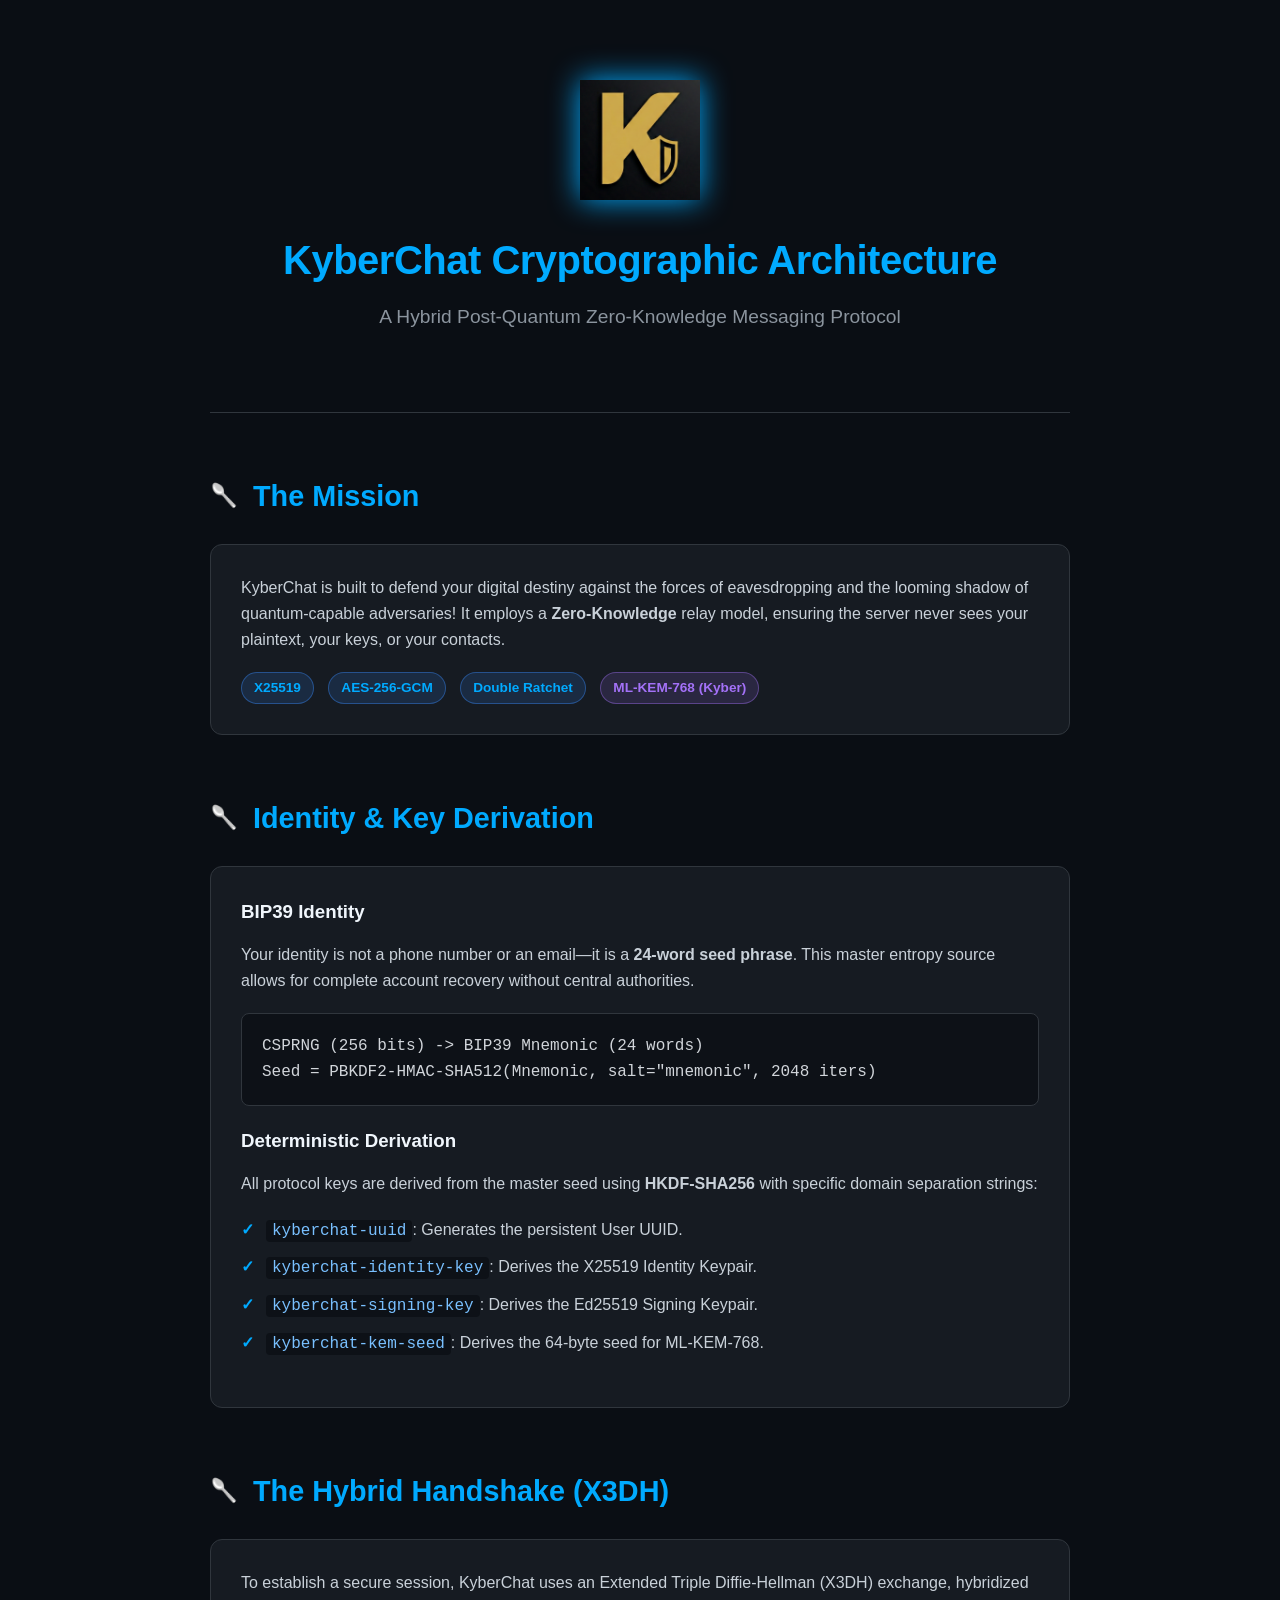
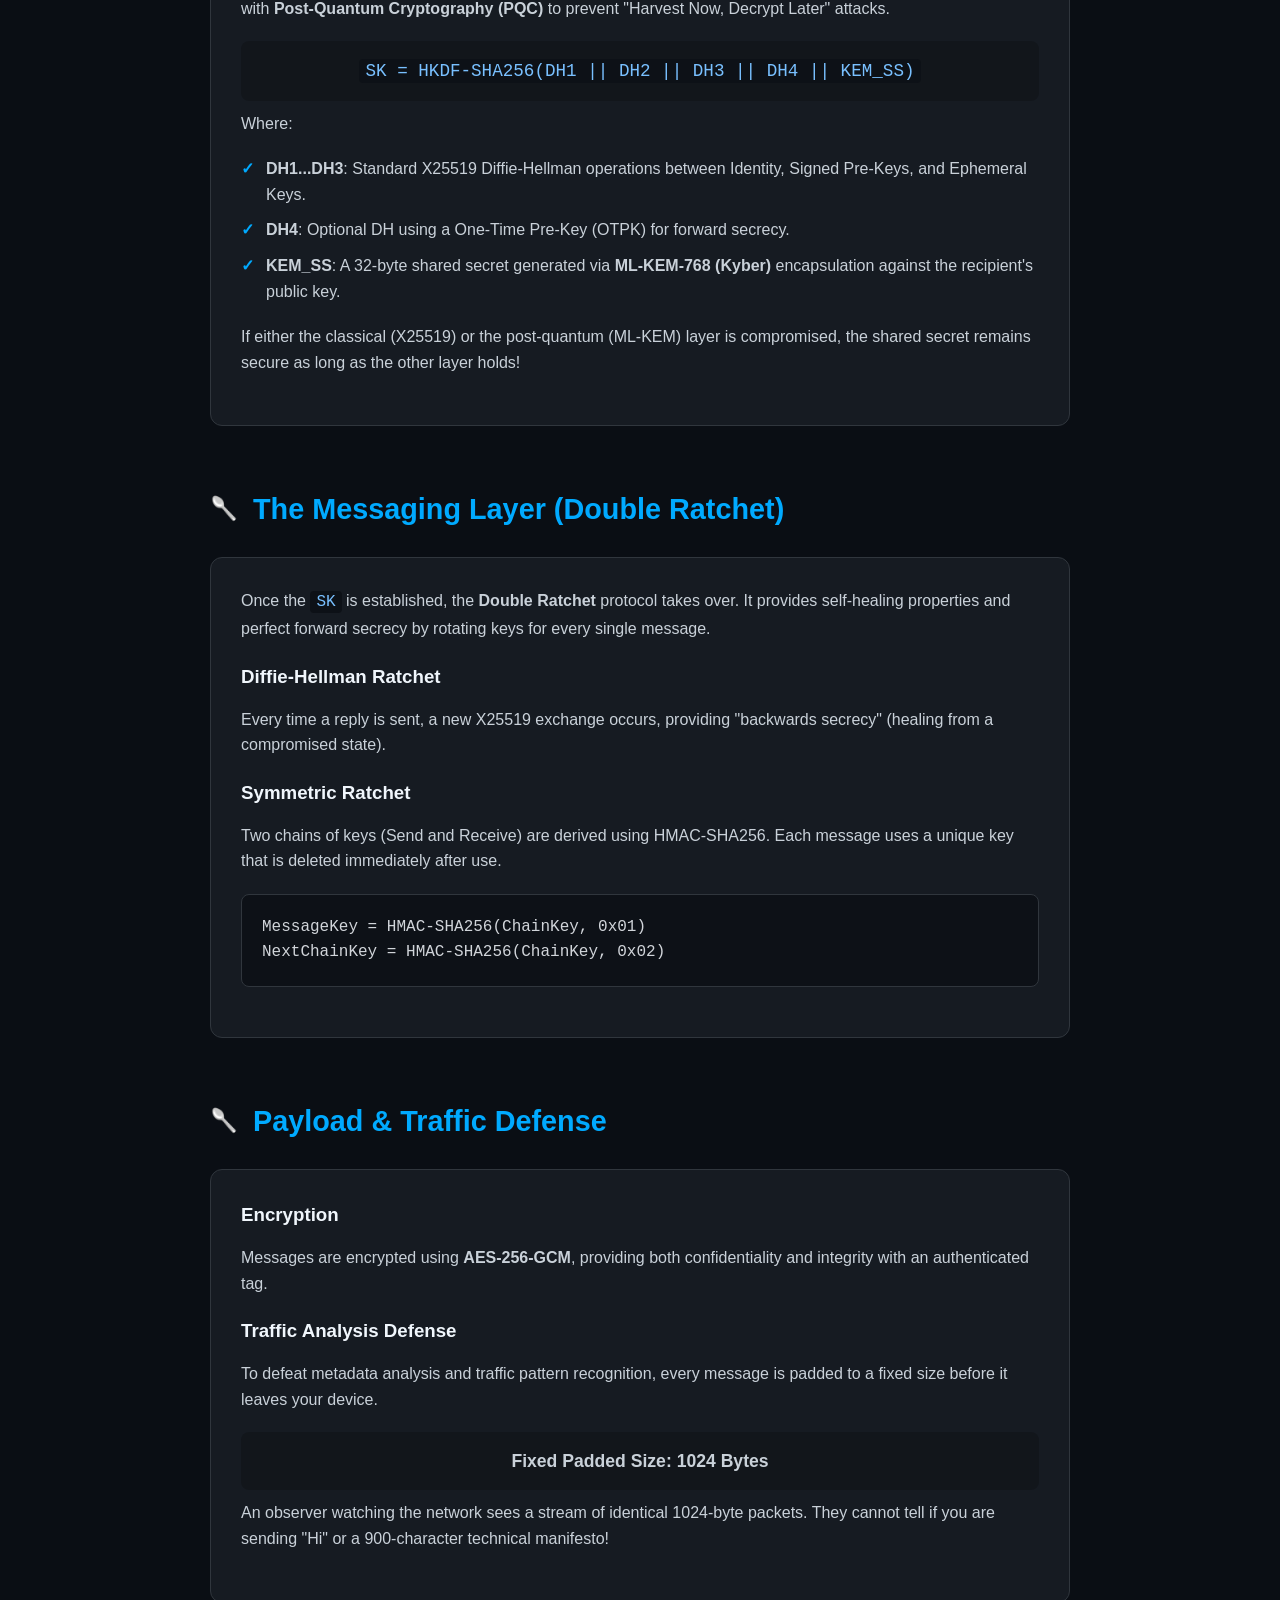
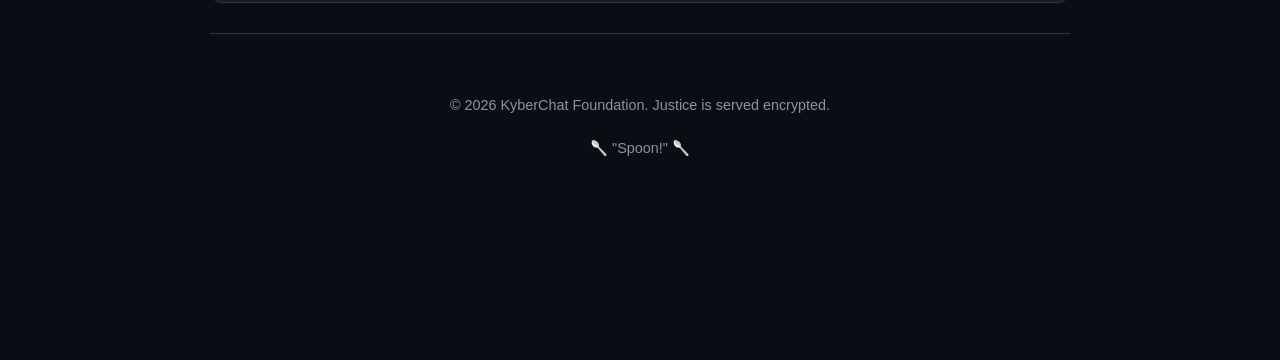
==== index.html @ 953a4bdd "spoon" ====
<!DOCTYPE html>
<html lang="en">
<head>
    <meta charset="UTF-8">
    <meta name="viewport" content="width=device-width, initial-scale=1.0">
    <title>KyberChat - Technical Specification</title>
    <link rel="stylesheet" href="styles.css">
</head>
<body>
    <div class="container">
        <header>
            <img src="kyberchat_logo.png" alt="KyberChat Logo" class="hero-logo" onerror="this.src='logo_placeholder.png'">
            <h1>KyberChat Cryptographic Architecture</h1>
            <p class="subtitle">A Hybrid Post-Quantum Zero-Knowledge Messaging Protocol</p>
        </header>

        <section id="overview">
            <h2>The Mission</h2>
            <div class="card">
                <p>KyberChat is built to defend your digital destiny against the forces of eavesdropping and the looming shadow of quantum-capable adversaries! It employs a <strong>Zero-Knowledge</strong> relay model, ensuring the server never sees your plaintext, your keys, or your contacts.</p>
                <div class="badges">
                    <span class="badge">X25519</span>
                    <span class="badge">AES-256-GCM</span>
                    <span class="badge">Double Ratchet</span>
                    <span class="badge pqc-badge">ML-KEM-768 (Kyber)</span>
                </div>
            </div>
        </section>

        <section id="identity">
            <h2>Identity & Key Derivation</h2>
            <div class="card">
                <h3>BIP39 Identity</h3>
                <p>Your identity is not a phone number or an email—it is a <strong>24-word seed phrase</strong>. This master entropy source allows for complete account recovery without central authorities.</p>
                
                <pre><code>CSPRNG (256 bits) -> BIP39 Mnemonic (24 words)
Seed = PBKDF2-HMAC-SHA512(Mnemonic, salt="mnemonic", 2048 iters)</code></pre>

                <h3>Deterministic Derivation</h3>
                <p>All protocol keys are derived from the master seed using <strong>HKDF-SHA256</strong> with specific domain separation strings:</p>
                <ul>
                    <li><code>kyberchat-uuid</code>: Generates the persistent User UUID.</li>
                    <li><code>kyberchat-identity-key</code>: Derives the X25519 Identity Keypair.</li>
                    <li><code>kyberchat-signing-key</code>: Derives the Ed25519 Signing Keypair.</li>
                    <li><code>kyberchat-kem-seed</code>: Derives the 64-byte seed for ML-KEM-768.</li>
                </ul>
            </div>
        </section>

        <section id="handshake">
            <h2>The Hybrid Handshake (X3DH)</h2>
            <div class="card">
                <p>To establish a secure session, KyberChat uses an Extended Triple Diffie-Hellman (X3DH) exchange, hybridized with <strong>Post-Quantum Cryptography (PQC)</strong> to prevent "Harvest Now, Decrypt Later" attacks.</p>
                
                <div class="math-block">
                    <code>SK = HKDF-SHA256(DH1 || DH2 || DH3 || DH4 || KEM_SS)</code>
                </div>

                <p>Where:</p>
                <ul>
                    <li><strong>DH1...DH3</strong>: Standard X25519 Diffie-Hellman operations between Identity, Signed Pre-Keys, and Ephemeral Keys.</li>
                    <li><strong>DH4</strong>: Optional DH using a One-Time Pre-Key (OTPK) for forward secrecy.</li>
                    <li><strong>KEM_SS</strong>: A 32-byte shared secret generated via <strong>ML-KEM-768 (Kyber)</strong> encapsulation against the recipient's public key.</li>
                </ul>
                <p>If either the classical (X25519) or the post-quantum (ML-KEM) layer is compromised, the shared secret remains secure as long as the other layer holds!</p>
            </div>
        </section>

        <section id="ratchet">
            <h2>The Messaging Layer (Double Ratchet)</h2>
            <div class="card">
                <p>Once the <code>SK</code> is established, the <strong>Double Ratchet</strong> protocol takes over. It provides self-healing properties and perfect forward secrecy by rotating keys for every single message.</p>
                
                <h3>Diffie-Hellman Ratchet</h3>
                <p>Every time a reply is sent, a new X25519 exchange occurs, providing "backwards secrecy" (healing from a compromised state).</p>
                
                <h3>Symmetric Ratchet</h3>
                <p>Two chains of keys (Send and Receive) are derived using HMAC-SHA256. Each message uses a unique key that is deleted immediately after use.</p>
                
                <pre><code>MessageKey = HMAC-SHA256(ChainKey, 0x01)
NextChainKey = HMAC-SHA256(ChainKey, 0x02)</code></pre>
            </div>
        </section>

        <section id="protection">
            <h2>Payload & Traffic Defense</h2>
            <div class="card">
                <h3>Encryption</h3>
                <p>Messages are encrypted using <strong>AES-256-GCM</strong>, providing both confidentiality and integrity with an authenticated tag.</p>
                
                <h3>Traffic Analysis Defense</h3>
                <p>To defeat metadata analysis and traffic pattern recognition, every message is padded to a fixed size before it leaves your device.</p>
                <div class="math-block">
                    <strong>Fixed Padded Size: 1024 Bytes</strong>
                </div>
                <p>An observer watching the network sees a stream of identical 1024-byte packets. They cannot tell if you are sending "Hi" or a 900-character technical manifesto!</p>
            </div>
        </section>

        <footer>
            <p>&copy; 2026 KyberChat Foundation. Justice is served encrypted.</p>
            <p>🥄 "Spoon!" 🥄</p>
        </footer>
    </div>
</body>
</html>
---- styles.css ----
:root {
    --primary-blue: #00aaff;
    --dark-bg: #0a0e14;
    --card-bg: #161b22;
    --text-main: #c9d1d9;
    --text-dim: #8b949e;
    --accent-glow: rgba(0, 170, 255, 0.3);
    --code-bg: #0d1117;
}

* {
    box-sizing: border-box;
    margin: 0;
    padding: 0;
}

body {
    background-color: var(--dark-bg);
    color: var(--text-main);
    font-family: -apple-system, BlinkMacSystemFont, "Segoe UI", Helvetica, Arial, sans-serif;
    line-height: 1.6;
    padding-bottom: 100px;
}

.container {
    max-width: 900px;
    margin: 0 auto;
    padding: 20px;
}

header {
    text-align: center;
    padding: 60px 0;
    border-bottom: 1px solid #30363d;
}

.hero-logo {
    width: 120px;
    height: 120px;
    margin-bottom: 20px;
    filter: drop-shadow(0 0 15px var(--primary-blue));
}

h1 {
    font-size: 2.5rem;
    color: var(--primary-blue);
    margin-bottom: 10px;
    letter-spacing: -0.5px;
}

.subtitle {
    font-size: 1.2rem;
    color: var(--text-dim);
}

section {
    margin-top: 60px;
}

h2 {
    font-size: 1.8rem;
    color: var(--primary-blue);
    margin-bottom: 25px;
    display: flex;
    align-items: center;
}

h2::before {
    content: "🥄";
    margin-right: 15px;
    font-size: 1.4rem;
}

p {
    margin-bottom: 20px;
}

.card {
    background-color: var(--card-bg);
    border: 1px solid #30363d;
    border-radius: 12px;
    padding: 30px;
    margin-bottom: 30px;
    transition: transform 0.2s ease, box-shadow 0.2s ease;
}

.card:hover {
    transform: translateY(-4px);
    box-shadow: 0 8px 24px var(--accent-glow);
}

h3 {
    color: #f0f6fc;
    margin-bottom: 15px;
}

code {
    background-color: var(--code-bg);
    padding: 2px 6px;
    border-radius: 4px;
    font-family: "SFMono-Regular", Consolas, "Liberation Mono", Menlo, monospace;
    color: #79c0ff;
}

pre {
    background-color: var(--code-bg);
    padding: 20px;
    border-radius: 8px;
    overflow-x: auto;
    margin: 20px 0;
    border: 1px solid #30363d;
}

pre code {
    background-color: transparent;
    padding: 0;
    color: #d1d5da;
}

.diagram {
    background: #1c2128;
    border-radius: 12px;
    padding: 20px;
    margin: 30px 0;
    text-align: center;
}

.badge {
    display: inline-block;
    padding: 4px 12px;
    background-color: rgba(56, 139, 253, 0.15);
    color: var(--primary-blue);
    border: 1px solid rgba(56, 139, 253, 0.4);
    border-radius: 20px;
    font-size: 0.85rem;
    font-weight: 600;
    margin-right: 10px;
}

.pqc-badge {
    background-color: rgba(163, 113, 247, 0.15);
    color: #a371f7;
    border: 1px solid rgba(163, 113, 247, 0.4);
}

ul {
    list-style-type: none;
    margin-bottom: 20px;
}

li {
    margin-bottom: 10px;
    padding-left: 25px;
    position: relative;
}

li::before {
    content: "✓";
    position: absolute;
    left: 0;
    color: var(--primary-blue);
    font-weight: bold;
}

footer {
    text-align: center;
    padding: 60px 0;
    color: var(--text-dim);
    font-size: 0.9rem;
    border-top: 1px solid #30363d;
}

.math-block {
    text-align: center;
    font-size: 1.1rem;
    padding: 15px;
    background: rgba(0,0,0,0.2);
    border-radius: 8px;
    margin: 10px 0;
}
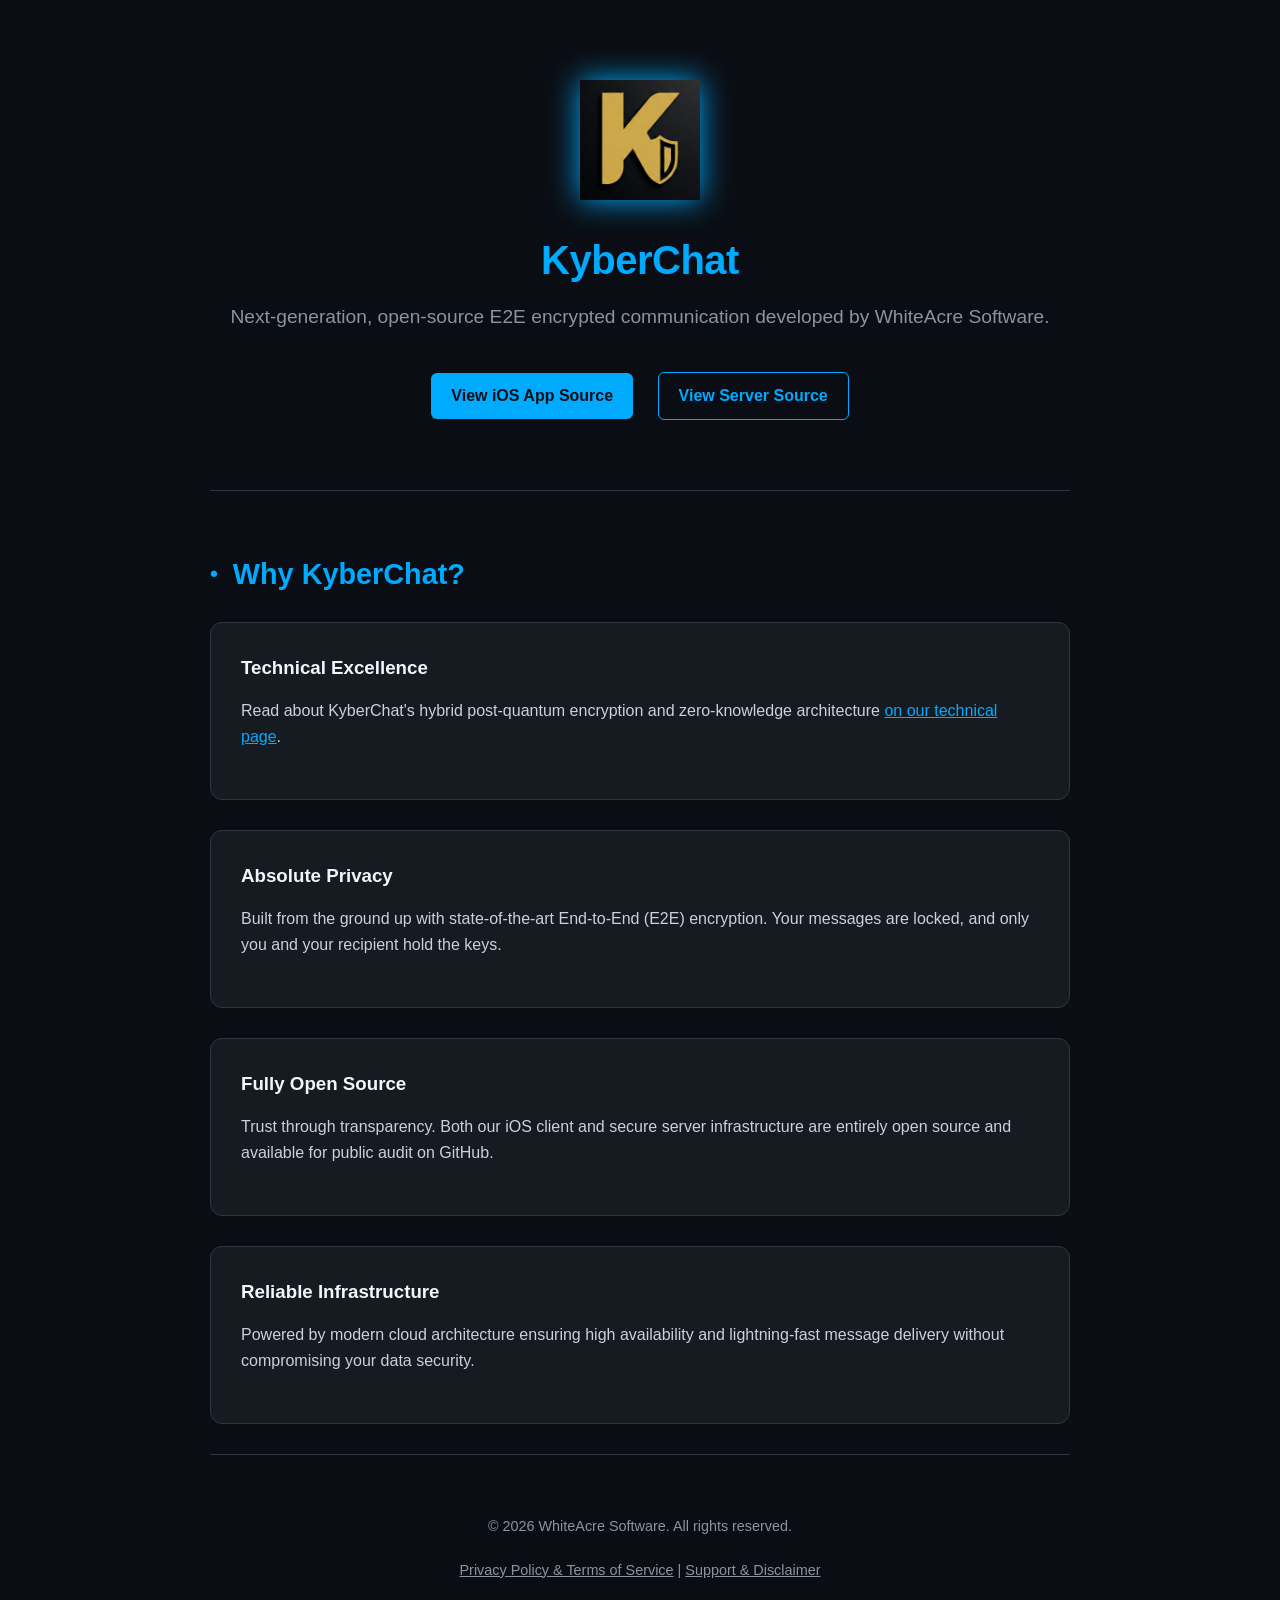
==== commit a98dfa76: "web update" ====
--- a/index.html
+++ b/index.html
@@ -3,104 +3,52 @@
 <head>
     <meta charset="UTF-8">
     <meta name="viewport" content="width=device-width, initial-scale=1.0">
-    <title>KyberChat - Technical Specification</title>
+    <title>KyberChat - Secure E2E Messaging</title>
+    <link rel="icon" type="image/x-icon" href="favicon.ico">
     <link rel="stylesheet" href="styles.css">
 </head>
 <body>
+
     <div class="container">
         <header>
-            <img src="kyberchat_logo.png" alt="KyberChat Logo" class="hero-logo" onerror="this.src='logo_placeholder.png'">
-            <h1>KyberChat Cryptographic Architecture</h1>
-            <p class="subtitle">A Hybrid Post-Quantum Zero-Knowledge Messaging Protocol</p>
+            <img src="kyberchat_logo.png" alt="KyberChat Logo" class="hero-logo">
+            <h1>KyberChat</h1>
+            <p class="subtitle">Next-generation, open-source E2E encrypted communication developed by WhiteAcre Software.</p>
+            <div style="margin-top: 30px;">
+                <a href="https://github.com/whiteacrellc/kyberchat-ios" style="display: inline-block; padding: 10px 20px; background-color: var(--primary-blue); color: var(--dark-bg); text-decoration: none; border-radius: 6px; font-weight: bold; margin: 10px;" target="_blank">View iOS App Source</a>
+                <a href="https://github.com/whiteacrellc/kyberchat-server" style="display: inline-block; padding: 10px 20px; background-color: transparent; color: var(--primary-blue); border: 1px solid var(--primary-blue); text-decoration: none; border-radius: 6px; font-weight: bold; margin: 10px;" target="_blank">View Server Source</a>
+            </div>
         </header>
 
-        <section id="overview">
-            <h2>The Mission</h2>
+        <section id="features">
+            <h2>Why KyberChat?</h2>
+            
             <div class="card">
-                <p>KyberChat is built to defend your digital destiny against the forces of eavesdropping and the looming shadow of quantum-capable adversaries! It employs a <strong>Zero-Knowledge</strong> relay model, ensuring the server never sees your plaintext, your keys, or your contacts.</p>
-                <div class="badges">
-                    <span class="badge">X25519</span>
-                    <span class="badge">AES-256-GCM</span>
-                    <span class="badge">Double Ratchet</span>
-                    <span class="badge pqc-badge">ML-KEM-768 (Kyber)</span>
-                </div>
+                <h3>Technical Excellence</h3>
+                <p>Read about KyberChat's hybrid post-quantum encryption and zero-knowledge architecture <a href="about.html" style="color: var(--primary-blue);">on our technical page</a>.</p>
             </div>
-        </section>
 
-        <section id="identity">
-            <h2>Identity & Key Derivation</h2>
             <div class="card">
-                <h3>BIP39 Identity</h3>
-                <p>Your identity is not a phone number or an email—it is a <strong>24-word seed phrase</strong>. This master entropy source allows for complete account recovery without central authorities.</p>
-                
-                <pre><code>CSPRNG (256 bits) -> BIP39 Mnemonic (24 words)
-Seed = PBKDF2-HMAC-SHA512(Mnemonic, salt="mnemonic", 2048 iters)</code></pre>
+                <h3>Absolute Privacy</h3>
+                <p>Built from the ground up with state-of-the-art End-to-End (E2E) encryption. Your messages are locked, and only you and your recipient hold the keys.</p>
+            </div>
 
-                <h3>Deterministic Derivation</h3>
-                <p>All protocol keys are derived from the master seed using <strong>HKDF-SHA256</strong> with specific domain separation strings:</p>
-                <ul>
-                    <li><code>kyberchat-uuid</code>: Generates the persistent User UUID.</li>
-                    <li><code>kyberchat-identity-key</code>: Derives the X25519 Identity Keypair.</li>
-                    <li><code>kyberchat-signing-key</code>: Derives the Ed25519 Signing Keypair.</li>
-                    <li><code>kyberchat-kem-seed</code>: Derives the 64-byte seed for ML-KEM-768.</li>
-                </ul>
+            <div class="card">
+                <h3>Fully Open Source</h3>
+                <p>Trust through transparency. Both our iOS client and secure server infrastructure are entirely open source and available for public audit on GitHub.</p>
             </div>
-        </section>
 
-        <section id="handshake">
-            <h2>The Hybrid Handshake (X3DH)</h2>
             <div class="card">
-                <p>To establish a secure session, KyberChat uses an Extended Triple Diffie-Hellman (X3DH) exchange, hybridized with <strong>Post-Quantum Cryptography (PQC)</strong> to prevent "Harvest Now, Decrypt Later" attacks.</p>
-                
-                <div class="math-block">
-                    <code>SK = HKDF-SHA256(DH1 || DH2 || DH3 || DH4 || KEM_SS)</code>
-                </div>
-
-                <p>Where:</p>
-                <ul>
-                    <li><strong>DH1...DH3</strong>: Standard X25519 Diffie-Hellman operations between Identity, Signed Pre-Keys, and Ephemeral Keys.</li>
-                    <li><strong>DH4</strong>: Optional DH using a One-Time Pre-Key (OTPK) for forward secrecy.</li>
-                    <li><strong>KEM_SS</strong>: A 32-byte shared secret generated via <strong>ML-KEM-768 (Kyber)</strong> encapsulation against the recipient's public key.</li>
-                </ul>
-                <p>If either the classical (X25519) or the post-quantum (ML-KEM) layer is compromised, the shared secret remains secure as long as the other layer holds!</p>
-            </div>
-        </section>
-
-        <section id="ratchet">
-            <h2>The Messaging Layer (Double Ratchet)</h2>
-            <div class="card">
-                <p>Once the <code>SK</code> is established, the <strong>Double Ratchet</strong> protocol takes over. It provides self-healing properties and perfect forward secrecy by rotating keys for every single message.</p>
-                
-                <h3>Diffie-Hellman Ratchet</h3>
-                <p>Every time a reply is sent, a new X25519 exchange occurs, providing "backwards secrecy" (healing from a compromised state).</p>
-                
-                <h3>Symmetric Ratchet</h3>
-                <p>Two chains of keys (Send and Receive) are derived using HMAC-SHA256. Each message uses a unique key that is deleted immediately after use.</p>
-                
-                <pre><code>MessageKey = HMAC-SHA256(ChainKey, 0x01)
-NextChainKey = HMAC-SHA256(ChainKey, 0x02)</code></pre>
-            </div>
-        </section>
-
-        <section id="protection">
-            <h2>Payload & Traffic Defense</h2>
-            <div class="card">
-                <h3>Encryption</h3>
-                <p>Messages are encrypted using <strong>AES-256-GCM</strong>, providing both confidentiality and integrity with an authenticated tag.</p>
-                
-                <h3>Traffic Analysis Defense</h3>
-                <p>To defeat metadata analysis and traffic pattern recognition, every message is padded to a fixed size before it leaves your device.</p>
-                <div class="math-block">
-                    <strong>Fixed Padded Size: 1024 Bytes</strong>
-                </div>
-                <p>An observer watching the network sees a stream of identical 1024-byte packets. They cannot tell if you are sending "Hi" or a 900-character technical manifesto!</p>
+                <h3>Reliable Infrastructure</h3>
+                <p>Powered by modern cloud architecture ensuring high availability and lightning-fast message delivery without compromising your data security.</p>
             </div>
         </section>
 
         <footer>
-            <p>&copy; 2026 KyberChat Foundation. Justice is served encrypted.</p>
-            <p>🥄 "Spoon!" 🥄</p>
+            <p>&copy; 2026 WhiteAcre Software. All rights reserved.</p>
+            <p><a href="privacy_policy.html" style="color: var(--text-dim);">Privacy Policy & Terms of Service</a> | <a href="support.html" style="color: var(--text-dim);">Support & Disclaimer</a></p>
         </footer>
     </div>
+
 </body>
 </html>
--- a/styles.css
+++ b/styles.css
@@ -66,7 +66,7 @@
 }
 
 h2::before {
-    content: "🥄";
+    content: "•";
     margin-right: 15px;
     font-size: 1.4rem;
 }
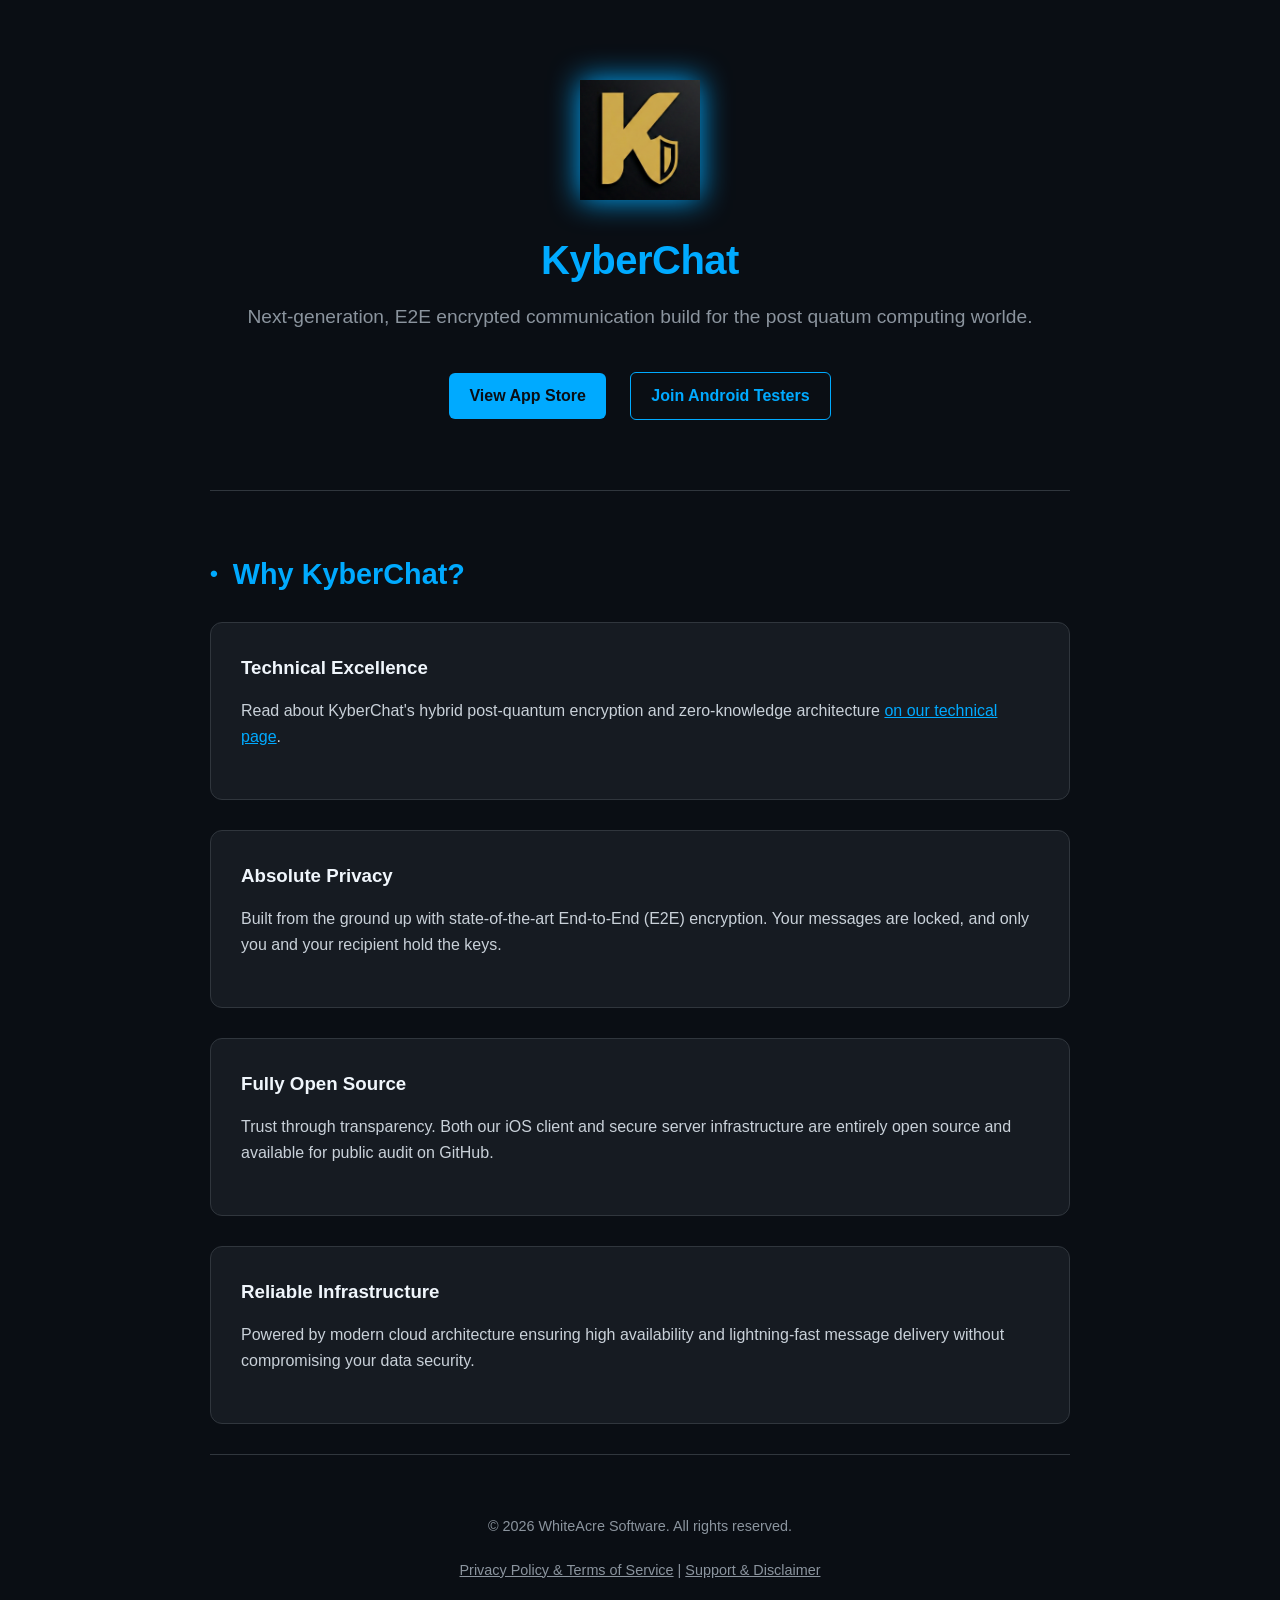
==== commit 207f2c11: "random updates" ====
--- a/index.html
+++ b/index.html
@@ -13,10 +13,10 @@
         <header>
             <img src="kyberchat_logo.png" alt="KyberChat Logo" class="hero-logo">
             <h1>KyberChat</h1>
-            <p class="subtitle">Next-generation, open-source E2E encrypted communication developed by WhiteAcre Software.</p>
+            <p class="subtitle">Next-generation, E2E encrypted communication build for the post quatum computing worlde.</p>
             <div style="margin-top: 30px;">
-                <a href="https://github.com/whiteacrellc/kyberchat-ios" style="display: inline-block; padding: 10px 20px; background-color: var(--primary-blue); color: var(--dark-bg); text-decoration: none; border-radius: 6px; font-weight: bold; margin: 10px;" target="_blank">View iOS App Source</a>
-                <a href="https://github.com/whiteacrellc/kyberchat-server" style="display: inline-block; padding: 10px 20px; background-color: transparent; color: var(--primary-blue); border: 1px solid var(--primary-blue); text-decoration: none; border-radius: 6px; font-weight: bold; margin: 10px;" target="_blank">View Server Source</a>
+                <a href="https://kyberchat.com" style="display: inline-block; padding: 10px 20px; background-color: var(--primary-blue); color: var(--dark-bg); text-decoration: none; border-radius: 6px; font-weight: bold; margin: 10px;" target="_blank">View App Store</a>
+                <a href="https://kyberchat.com" style="display: inline-block; padding: 10px 20px; background-color: transparent; color: var(--primary-blue); border: 1px solid var(--primary-blue); text-decoration: none; border-radius: 6px; font-weight: bold; margin: 10px;" target="_blank">Join Android Testers</a>
             </div>
         </header>
 
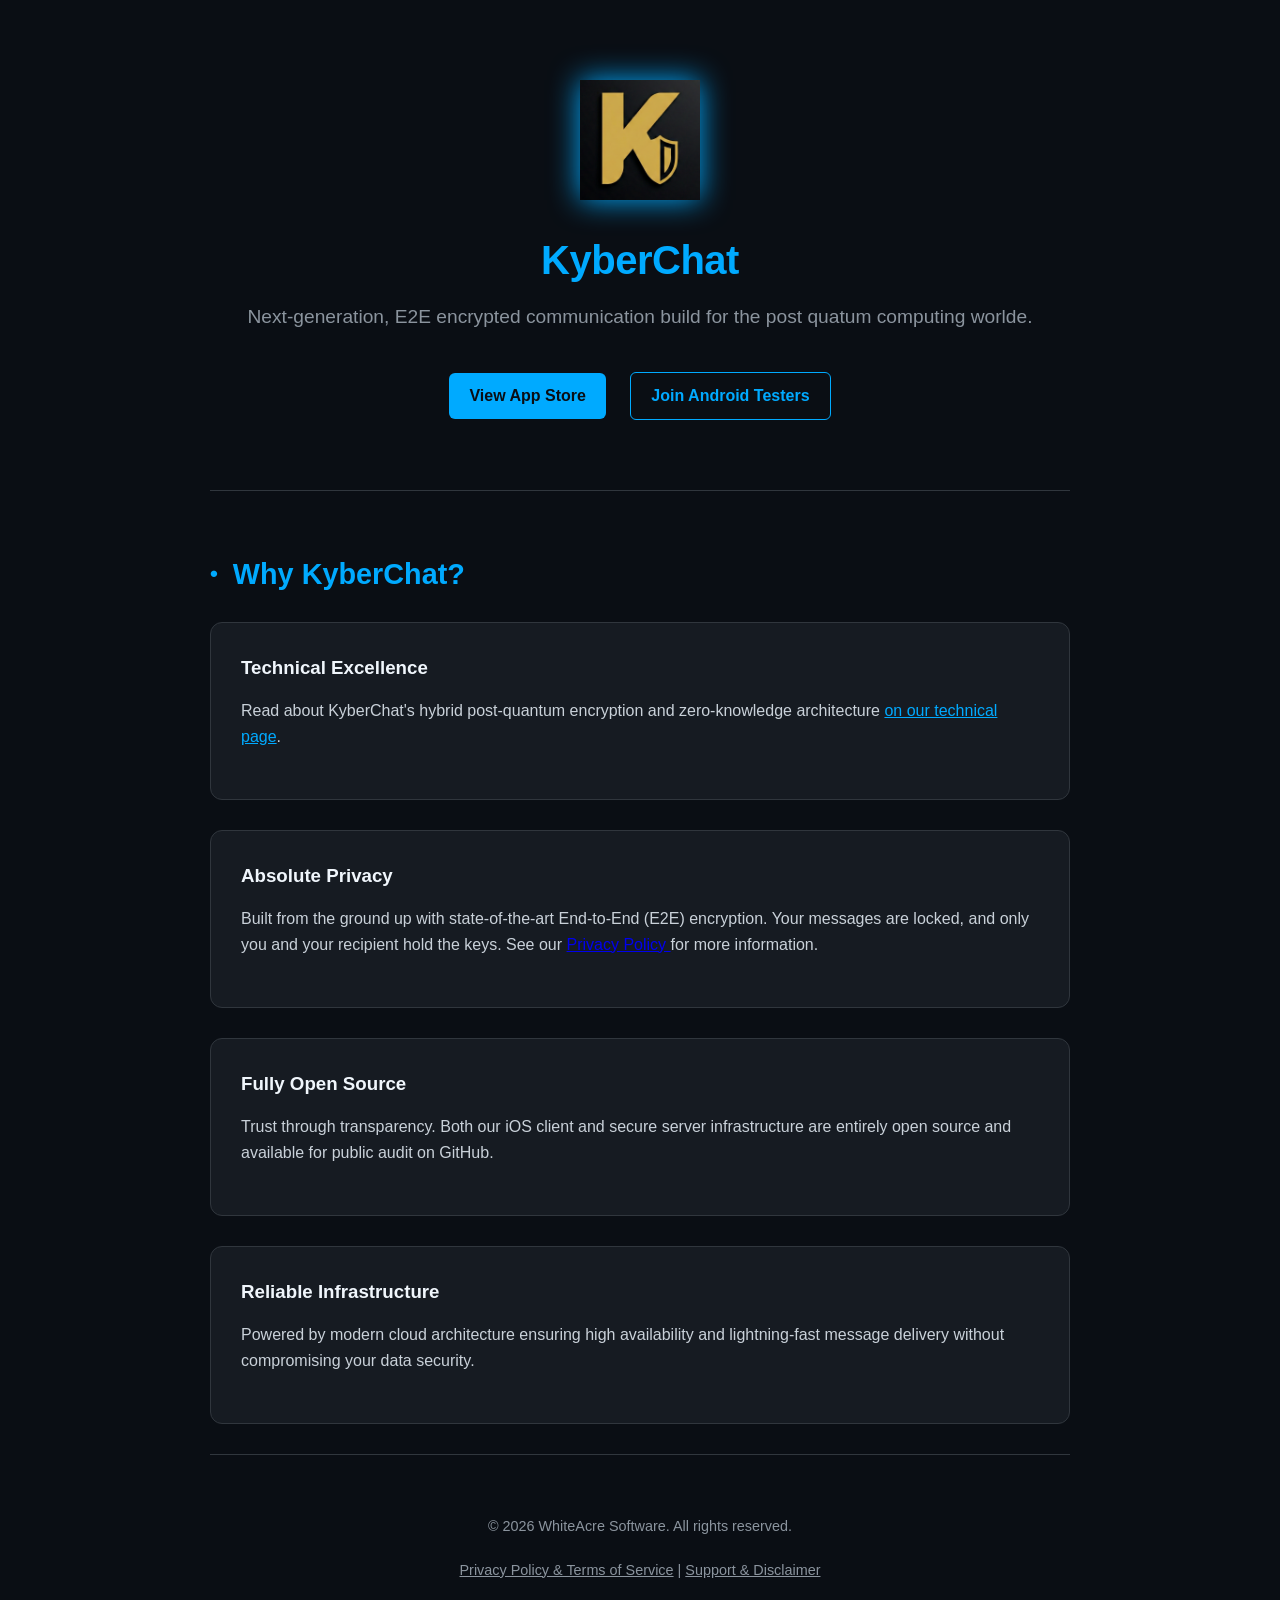
==== commit 7ce41385: "removed hybrid" ====
--- a/index.html
+++ b/index.html
@@ -30,7 +30,7 @@
 
             <div class="card">
                 <h3>Absolute Privacy</h3>
-                <p>Built from the ground up with state-of-the-art End-to-End (E2E) encryption. Your messages are locked, and only you and your recipient hold the keys.</p>
+                <p>Built from the ground up with state-of-the-art End-to-End (E2E) encryption. Your messages are locked, and only you and your recipient hold the keys. See our <a href="privacy_policy.html"> Privacy Policy </a> for more information.  </p>
             </div>
 
             <div class="card">
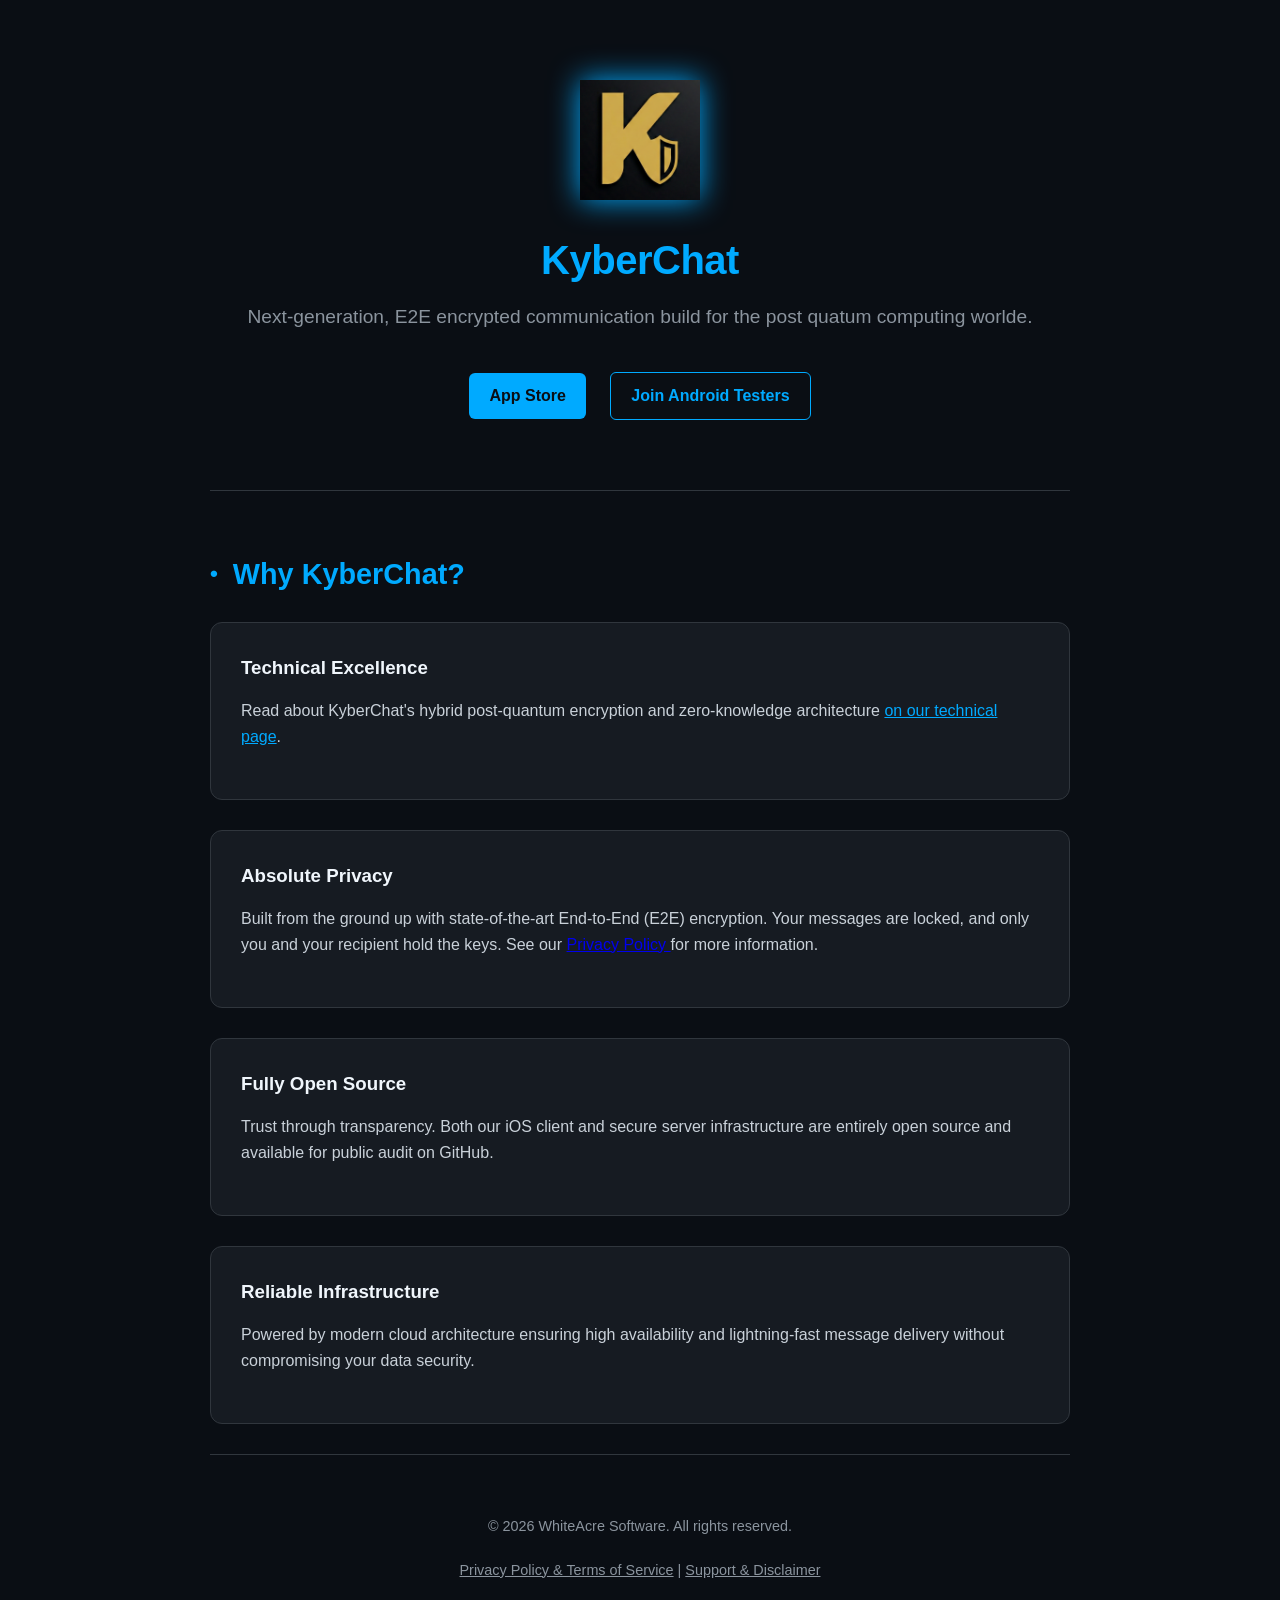
==== commit 37b70775: "update apple link" ====
--- a/index.html
+++ b/index.html
@@ -15,7 +15,7 @@
             <h1>KyberChat</h1>
             <p class="subtitle">Next-generation, E2E encrypted communication build for the post quatum computing worlde.</p>
             <div style="margin-top: 30px;">
-                <a href="https://kyberchat.com" style="display: inline-block; padding: 10px 20px; background-color: var(--primary-blue); color: var(--dark-bg); text-decoration: none; border-radius: 6px; font-weight: bold; margin: 10px;" target="_blank">View App Store</a>
+                <a href="https://apps.apple.com/us/app/kyberchat/id6762098636" style="display: inline-block; padding: 10px 20px; background-color: var(--primary-blue); color: var(--dark-bg); text-decoration: none; border-radius: 6px; font-weight: bold; margin: 10px;" target="_blank">App Store</a>
                 <a href="https://kyberchat.com" style="display: inline-block; padding: 10px 20px; background-color: transparent; color: var(--primary-blue); border: 1px solid var(--primary-blue); text-decoration: none; border-radius: 6px; font-weight: bold; margin: 10px;" target="_blank">Join Android Testers</a>
             </div>
         </header>
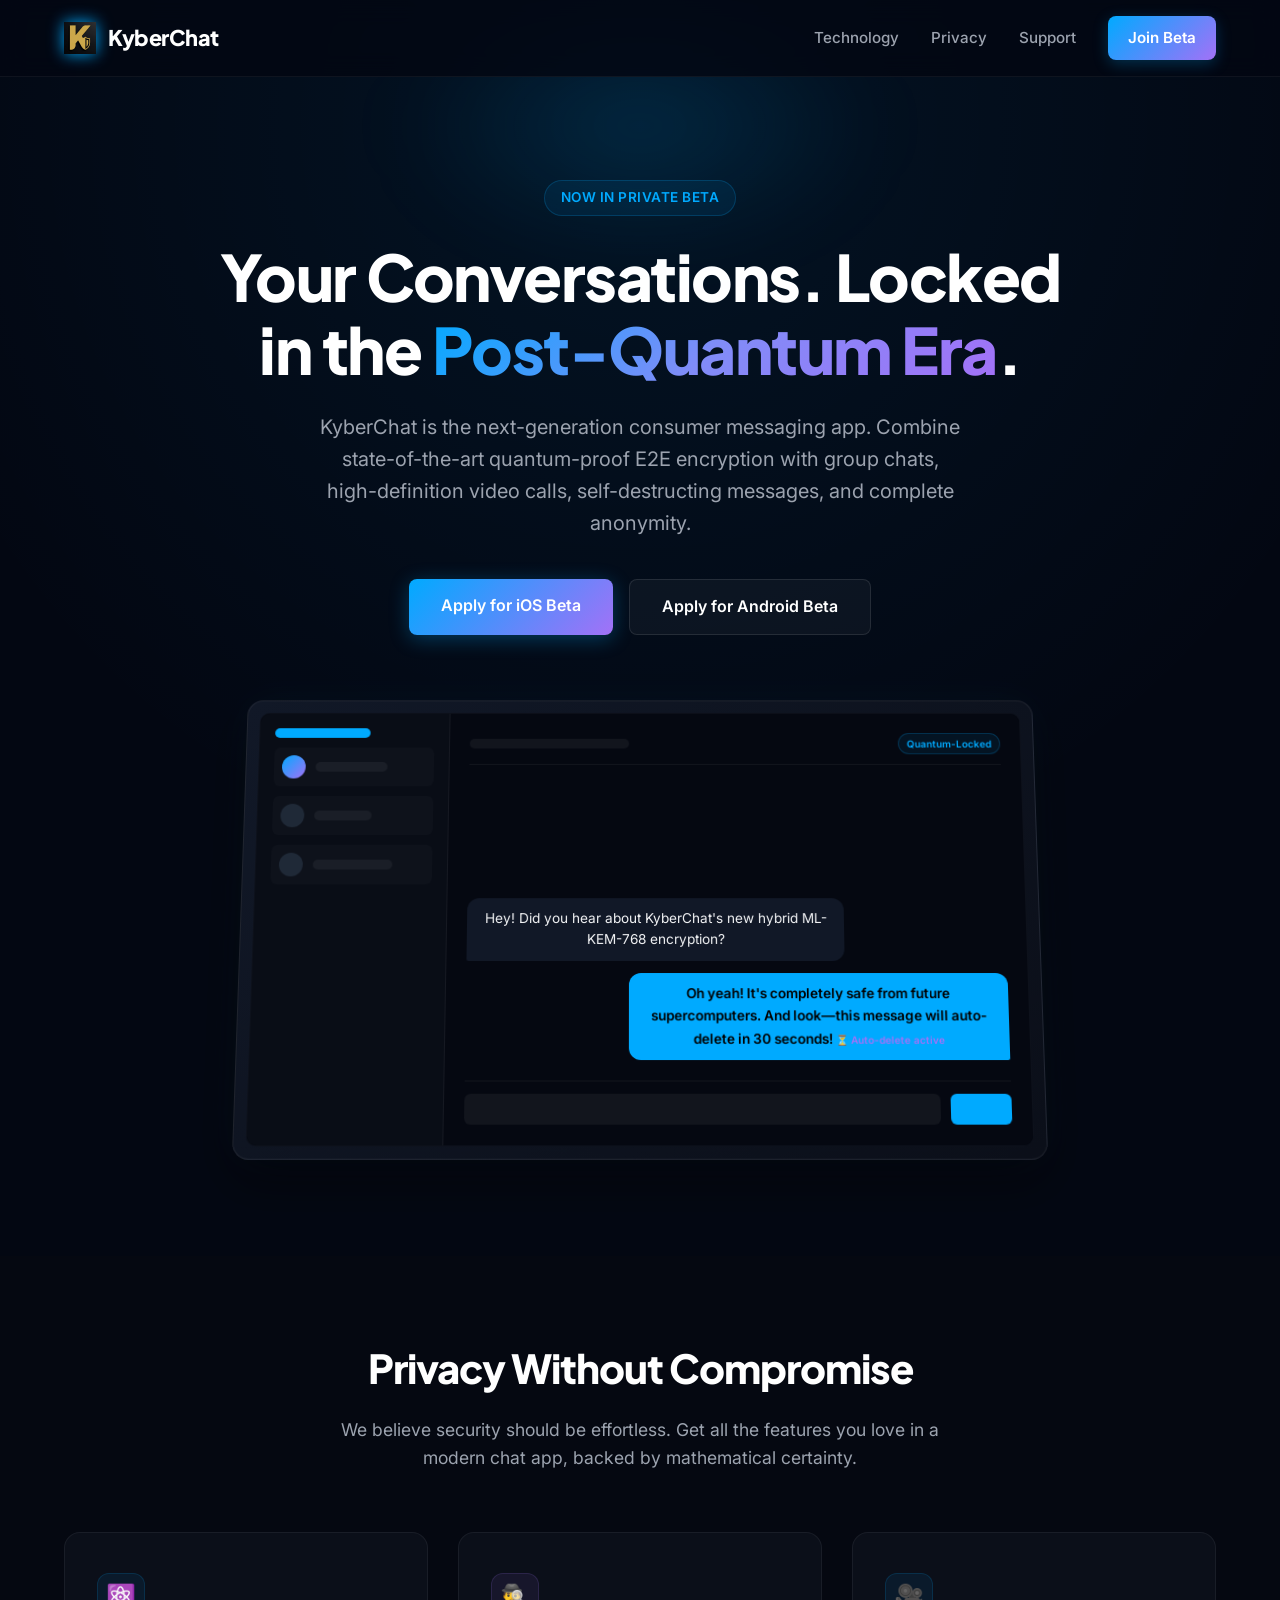
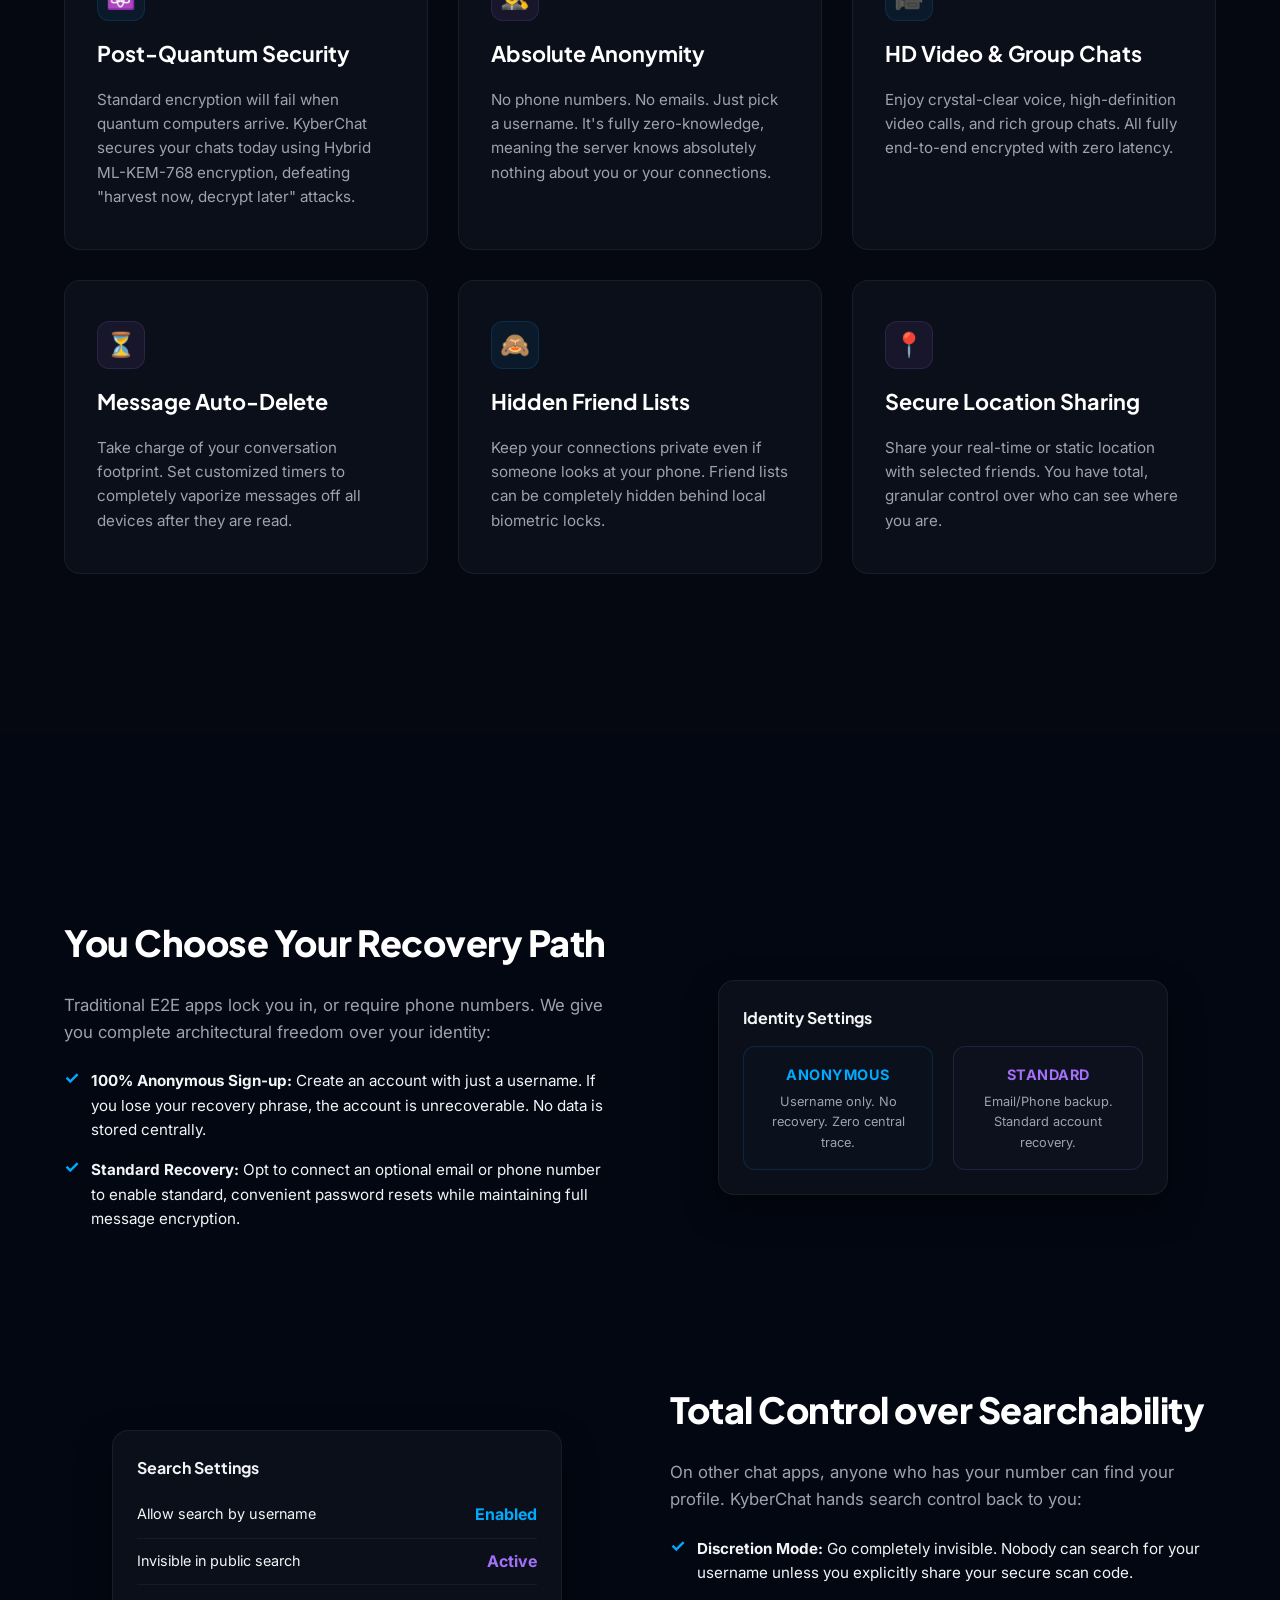
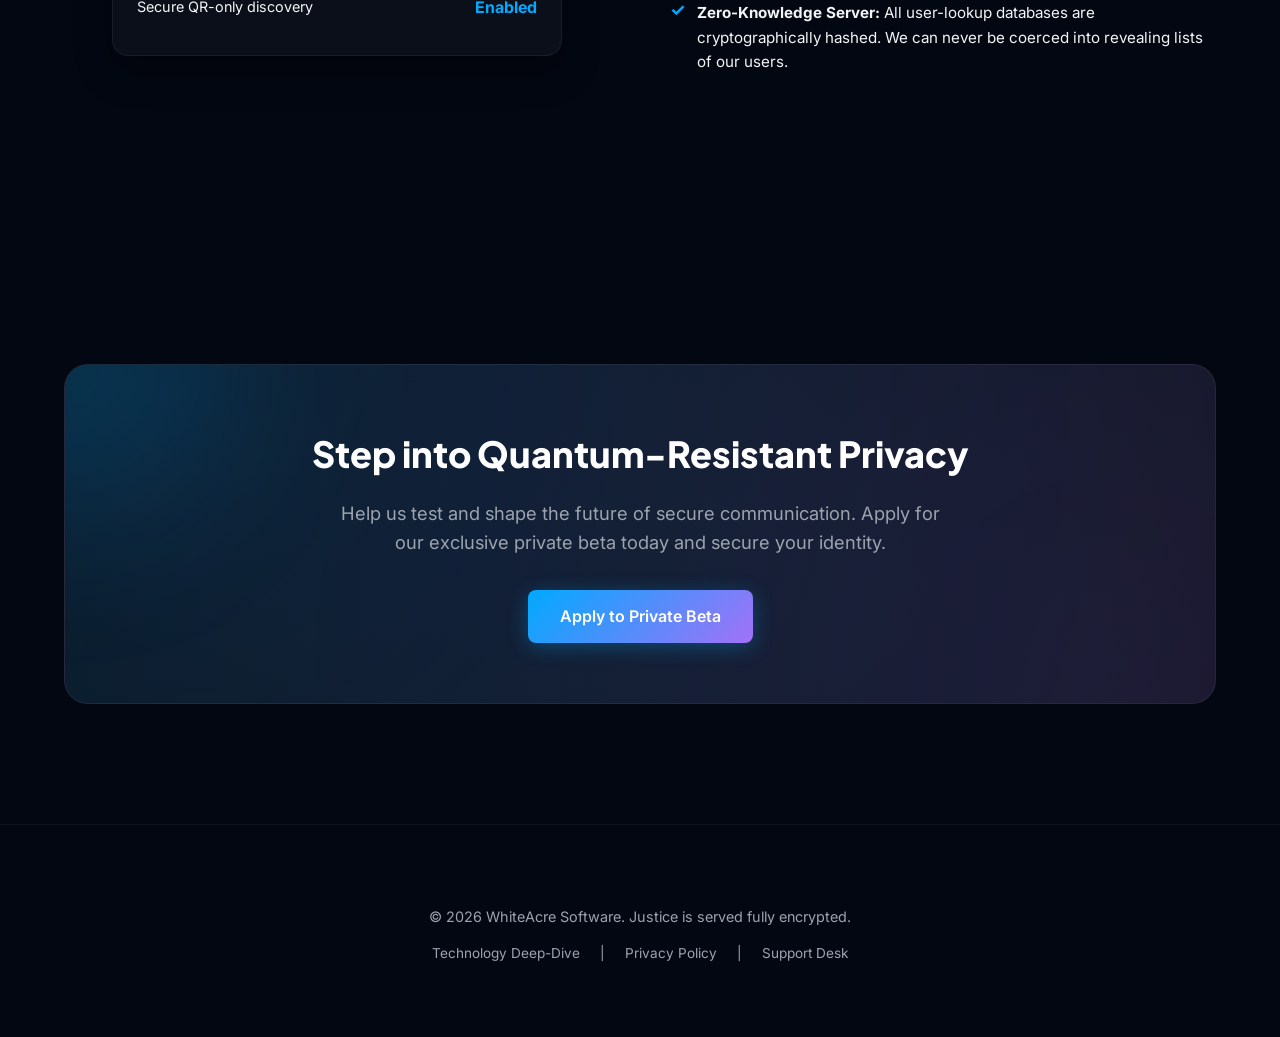
==== commit 339246a0: "rewrite the website" ====
--- a/index.html
+++ b/index.html
@@ -3,52 +3,239 @@
 <head>
     <meta charset="UTF-8">
     <meta name="viewport" content="width=device-width, initial-scale=1.0">
-    <title>KyberChat - Secure E2E Messaging</title>
+    <title>KyberChat - Beautiful, Post-Quantum Secure E2E Messenger</title>
     <link rel="icon" type="image/x-icon" href="favicon.ico">
     <link rel="stylesheet" href="styles.css">
 </head>
 <body>
 
-    <div class="container">
-        <header>
-            <img src="kyberchat_logo.png" alt="KyberChat Logo" class="hero-logo">
-            <h1>KyberChat</h1>
-            <p class="subtitle">Next-generation, E2E encrypted communication build for the post quatum computing worlde.</p>
-            <div style="margin-top: 30px;">
-                <a href="https://apps.apple.com/us/app/kyberchat/id6762098636" style="display: inline-block; padding: 10px 20px; background-color: var(--primary-blue); color: var(--dark-bg); text-decoration: none; border-radius: 6px; font-weight: bold; margin: 10px;" target="_blank">App Store</a>
-                <a href="https://kyberchat.com" style="display: inline-block; padding: 10px 20px; background-color: transparent; color: var(--primary-blue); border: 1px solid var(--primary-blue); text-decoration: none; border-radius: 6px; font-weight: bold; margin: 10px;" target="_blank">Join Android Testers</a>
-            </div>
-        </header>
-
-        <section id="features">
-            <h2>Why KyberChat?</h2>
+    <!-- Modern Sticky Navbar -->
+    <nav class="navbar">
+        <div class="container navbar-container">
+            <a href="/" class="logo-link">
+                <img src="kyberchat_logo.png" alt="KyberChat Logo" class="logo-icon">
+                <span class="logo-text">KyberChat</span>
+            </a>
+            <div class="nav-links">
+                <a href="/about">Technology</a>
+                <a href="/privacy">Privacy</a>
+                <a href="/support">Support</a>
+                <a href="/signup" class="btn-nav-signup">Join Beta</a>
+            </div>
+        </div>
+    </nav>
+
+    <!-- Glowing Hero Section -->
+    <section class="hero">
+        <div class="hero-glow"></div>
+        <div class="container">
+            <div class="badge-new">Now In Private Beta</div>
+            <h1>Your Conversations. Locked in the <span>Post-Quantum Era</span>.</h1>
+            <p class="hero-description">
+                KyberChat is the next-generation consumer messaging app. Combine state-of-the-art quantum-proof E2E encryption with group chats, high-definition video calls, self-destructing messages, and complete anonymity.
+            </p>
+            <div class="hero-actions">
+                <a href="/signup?platform=ios" class="btn-primary">Apply for iOS Beta</a>
+                <a href="/signup?platform=android" class="btn-secondary">Apply for Android Beta</a>
+            </div>
+
+            <!-- Device Mockup Frame -->
+            <div class="mockup-container">
+                <div class="app-mockup">
+                    <div class="mockup-inner">
+                        <div class="mockup-sidebar">
+                            <div class="mockup-bar active"></div>
+                            <div class="mockup-user-item">
+                                <div class="mockup-avatar active"></div>
+                                <div class="mockup-bar" style="width: 50%;"></div>
+                            </div>
+                            <div class="mockup-user-item">
+                                <div class="mockup-avatar"></div>
+                                <div class="mockup-bar" style="width: 40%;"></div>
+                            </div>
+                            <div class="mockup-user-item">
+                                <div class="mockup-avatar"></div>
+                                <div class="mockup-bar" style="width: 55%;"></div>
+                            </div>
+                        </div>
+                        <div class="mockup-chat">
+                            <div class="mockup-chat-header">
+                                <div class="mockup-bar" style="width: 30%;"></div>
+                                <span class="badge" style="font-size: 10px; padding: 2px 8px;">Quantum-Locked</span>
+                            </div>
+                            <div class="mockup-chat-messages">
+                                <div class="mockup-msg left">
+                                    Hey! Did you hear about KyberChat's new hybrid ML-KEM-768 encryption?
+                                </div>
+                                <div class="mockup-msg right">
+                                    Oh yeah! It's completely safe from future supercomputers. And look—this message will auto-delete in 30 seconds!
+                                    <div class="mockup-timer-badge">⏳ Auto-delete active</div>
+                                </div>
+                            </div>
+                            <div class="mockup-chat-input">
+                                <div class="mockup-bar" style="flex: 1; height: 30px; border-radius: 6px;"></div>
+                                <div class="mockup-bar" style="width: 60px; height: 30px; border-radius: 6px; background: var(--primary-blue);"></div>
+                            </div>
+                        </div>
+                    </div>
+                </div>
+            </div>
+
+        </div>
+    </section>
+
+    <!-- Core Values Section -->
+    <section id="features" style="padding: 80px 0; background: #050811;">
+        <div class="container">
+            <div class="section-header">
+                <h2>Privacy Without Compromise</h2>
+                <p>We believe security should be effortless. Get all the features you love in a modern chat app, backed by mathematical certainty.</p>
+            </div>
+
+            <div class="features-grid">
+                <!-- Card 1 -->
+                <div class="feature-card">
+                    <div class="feature-icon-wrapper">⚛️</div>
+                    <h3>Post-Quantum Security</h3>
+                    <p>Standard encryption will fail when quantum computers arrive. KyberChat secures your chats today using Hybrid ML-KEM-768 encryption, defeating "harvest now, decrypt later" attacks.</p>
+                </div>
+
+                <!-- Card 2 -->
+                <div class="feature-card purple">
+                    <div class="feature-icon-wrapper">🕵️‍♂️</div>
+                    <h3>Absolute Anonymity</h3>
+                    <p>No phone numbers. No emails. Just pick a username. It's fully zero-knowledge, meaning the server knows absolutely nothing about you or your connections.</p>
+                </div>
+
+                <!-- Card 3 -->
+                <div class="feature-card">
+                    <div class="feature-icon-wrapper">🎥</div>
+                    <h3>HD Video & Group Chats</h3>
+                    <p>Enjoy crystal-clear voice, high-definition video calls, and rich group chats. All fully end-to-end encrypted with zero latency.</p>
+                </div>
+
+                <!-- Card 4 -->
+                <div class="feature-card purple">
+                    <div class="feature-icon-wrapper">⏳</div>
+                    <h3>Message Auto-Delete</h3>
+                    <p>Take charge of your conversation footprint. Set customized timers to completely vaporize messages off all devices after they are read.</p>
+                </div>
+
+                <!-- Card 5 -->
+                <div class="feature-card">
+                    <div class="feature-icon-wrapper">🙈</div>
+                    <h3>Hidden Friend Lists</h3>
+                    <p>Keep your connections private even if someone looks at your phone. Friend lists can be completely hidden behind local biometric locks.</p>
+                </div>
+
+                <!-- Card 6 -->
+                <div class="feature-card purple">
+                    <div class="feature-icon-wrapper">📍</div>
+                    <h3>Secure Location Sharing</h3>
+                    <p>Share your real-time or static location with selected friends. You have total, granular control over who can see where you are.</p>
+                </div>
+            </div>
+        </div>
+    </section>
+
+    <!-- Side-by-Side Deep Dives -->
+    <section style="padding: 60px 0;">
+        <div class="container">
             
-            <div class="card">
-                <h3>Technical Excellence</h3>
-                <p>Read about KyberChat's hybrid post-quantum encryption and zero-knowledge architecture <a href="about.html" style="color: var(--primary-blue);">on our technical page</a>.</p>
-            </div>
-
-            <div class="card">
-                <h3>Absolute Privacy</h3>
-                <p>Built from the ground up with state-of-the-art End-to-End (E2E) encryption. Your messages are locked, and only you and your recipient hold the keys. See our <a href="privacy_policy.html"> Privacy Policy </a> for more information.  </p>
-            </div>
-
-            <div class="card">
-                <h3>Fully Open Source</h3>
-                <p>Trust through transparency. Both our iOS client and secure server infrastructure are entirely open source and available for public audit on GitHub.</p>
-            </div>
-
-            <div class="card">
-                <h3>Reliable Infrastructure</h3>
-                <p>Powered by modern cloud architecture ensuring high availability and lightning-fast message delivery without compromising your data security.</p>
-            </div>
-        </section>
-
-        <footer>
-            <p>&copy; 2026 WhiteAcre Software. All rights reserved.</p>
-            <p><a href="privacy_policy.html" style="color: var(--text-dim);">Privacy Policy & Terms of Service</a> | <a href="support.html" style="color: var(--text-dim);">Support & Disclaimer</a></p>
-        </footer>
-    </div>
+            <!-- Row 1: Account Flexibility -->
+            <div class="detail-row">
+                <div class="detail-content">
+                    <h2>You Choose Your Recovery Path</h2>
+                    <p>Traditional E2E apps lock you in, or require phone numbers. We give you complete architectural freedom over your identity:</p>
+                    <div class="detail-feature-list">
+                        <div class="detail-list-item">
+                            <span class="detail-list-icon">✓</span>
+                            <div><strong>100% Anonymous Sign-up:</strong> Create an account with just a username. If you lose your recovery phrase, the account is unrecoverable. No data is stored centrally.</div>
+                        </div>
+                        <div class="detail-list-item">
+                            <span class="detail-list-icon">✓</span>
+                            <div><strong>Standard Recovery:</strong> Opt to connect an optional email or phone number to enable standard, convenient password resets while maintaining full message encryption.</div>
+                        </div>
+                    </div>
+                </div>
+                <div class="detail-image-panel">
+                    <div class="detail-image-box">
+                        <h4 style="margin-bottom: 15px; font-family: 'Plus Jakarta Sans', sans-serif;">Identity Settings</h4>
+                        <div class="account-choice-split">
+                            <div class="choice-box blue">
+                                <div class="choice-title">Anonymous</div>
+                                <div class="choice-desc">Username only. No recovery. Zero central trace.</div>
+                            </div>
+                            <div class="choice-box purple">
+                                <div class="choice-title">Standard</div>
+                                <div class="choice-desc">Email/Phone backup. Standard account recovery.</div>
+                            </div>
+                        </div>
+                    </div>
+                </div>
+            </div>
+
+            <!-- Row 2: Search Control & Sever Security -->
+            <div class="detail-row reverse">
+                <div class="detail-content">
+                    <h2>Total Control over Searchability</h2>
+                    <p>On other chat apps, anyone who has your number can find your profile. KyberChat hands search control back to you:</p>
+                    <div class="detail-feature-list">
+                        <div class="detail-list-item">
+                            <span class="detail-list-icon">✓</span>
+                            <div><strong>Discretion Mode:</strong> Go completely invisible. Nobody can search for your username unless you explicitly share your secure scan code.</div>
+                        </div>
+                        <div class="detail-list-item">
+                            <span class="detail-list-icon">✓</span>
+                            <div><strong>Zero-Knowledge Server:</strong> All user-lookup databases are cryptographically hashed. We can never be coerced into revealing lists of our users.</div>
+                        </div>
+                    </div>
+                </div>
+                <div class="detail-image-panel">
+                    <div class="detail-image-box" style="text-align: left;">
+                        <h4 style="margin-bottom: 12px; font-family: 'Plus Jakarta Sans', sans-serif;">Search Settings</h4>
+                        <div style="display: flex; justify-content: space-between; padding: 10px 0; border-bottom: 1px solid rgba(255,255,255,0.05);">
+                            <span style="font-size: 0.9rem;">Allow search by username</span>
+                            <span style="color: var(--primary-blue); font-weight: bold;">Enabled</span>
+                        </div>
+                        <div style="display: flex; justify-content: space-between; padding: 10px 0; border-bottom: 1px solid rgba(255,255,255,0.05);">
+                            <span style="font-size: 0.9rem;">Invisible in public search</span>
+                            <span style="color: var(--accent-purple); font-weight: bold;">Active</span>
+                        </div>
+                        <div style="display: flex; justify-content: space-between; padding: 10px 0;">
+                            <span style="font-size: 0.9rem;">Secure QR-only discovery</span>
+                            <span style="color: var(--primary-blue); font-weight: bold;">Enabled</span>
+                        </div>
+                    </div>
+                </div>
+            </div>
+
+        </div>
+    </section>
+
+    <!-- Call to Action Banner -->
+    <section class="container">
+        <div class="cta-banner">
+            <div class="cta-banner-glow"></div>
+            <h2>Step into Quantum-Resistant Privacy</h2>
+            <p>Help us test and shape the future of secure communication. Apply for our exclusive private beta today and secure your identity.</p>
+            <a href="/signup" class="btn-primary">Apply to Private Beta</a>
+        </div>
+    </section>
+
+    <!-- Beautiful Footer -->
+    <footer>
+        <div class="container">
+            <p>&copy; 2026 WhiteAcre Software. Justice is served fully encrypted.</p>
+            <p style="margin-top: 15px; font-size: 0.85rem; display: flex; justify-content: center; gap: 20px;">
+                <a href="/about">Technology Deep-Dive</a>
+                <span>|</span>
+                <a href="/privacy">Privacy Policy</a>
+                <span>|</span>
+                <a href="/support">Support Desk</a>
+            </p>
+        </div>
+    </footer>
 
 </body>
 </html>
--- a/styles.css
+++ b/styles.css
@@ -1,11 +1,23 @@
+/* 
+   KyberChat Modern Consumer Style Guide
+   "Justice, security, and breathtaking aesthetics!" - The Tick
+*/
+
+@import url('https://fonts.googleapis.com/css2?family=Plus+Jakarta+Sans:wght@400;500;600;700;800&family=Inter:wght@300;400;500;600;700&display=swap');
+
 :root {
     --primary-blue: #00aaff;
-    --dark-bg: #0a0e14;
-    --card-bg: #161b22;
-    --text-main: #c9d1d9;
-    --text-dim: #8b949e;
-    --accent-glow: rgba(0, 170, 255, 0.3);
-    --code-bg: #0d1117;
+    --accent-purple: #a371f7;
+    --dark-bg: #030712;
+    --card-bg: #0b0f19;
+    --card-border: rgba(255, 255, 255, 0.06);
+    --text-main: #f3f4f6;
+    --text-dim: #9ca3af;
+    --accent-glow-blue: rgba(0, 170, 255, 0.15);
+    --accent-glow-purple: rgba(163, 113, 247, 0.15);
+    --button-gradient: linear-gradient(135deg, var(--primary-blue), var(--accent-purple));
+    --card-hover-gradient: linear-gradient(135deg, rgba(0, 170, 255, 0.1), rgba(163, 113, 247, 0.1));
+    --navbar-bg: rgba(3, 7, 18, 0.8);
 }
 
 * {
@@ -17,164 +29,890 @@
 body {
     background-color: var(--dark-bg);
     color: var(--text-main);
-    font-family: -apple-system, BlinkMacSystemFont, "Segoe UI", Helvetica, Arial, sans-serif;
+    font-family: 'Inter', -apple-system, BlinkMacSystemFont, "Segoe UI", Helvetica, Arial, sans-serif;
     line-height: 1.6;
-    padding-bottom: 100px;
-}
-
+    overflow-x: hidden;
+}
+
+/* Scrollbar */
+::-webkit-scrollbar {
+    width: 8px;
+}
+::-webkit-scrollbar-track {
+    background: var(--dark-bg);
+}
+::-webkit-scrollbar-thumb {
+    background: #1f2937;
+    border-radius: 4px;
+}
+::-webkit-scrollbar-thumb:hover {
+    background: #374151;
+}
+
+/* Layout Containers */
 .container {
+    max-width: 1200px;
+    margin: 0 auto;
+    padding: 0 24px;
+}
+
+/* Sticky Navbar */
+.navbar {
+    position: fixed;
+    top: 0;
+    left: 0;
+    width: 100%;
+    z-index: 1000;
+    background: var(--navbar-bg);
+    backdrop-filter: blur(12px);
+    border-bottom: 1px solid rgba(255, 255, 255, 0.05);
+    padding: 16px 0;
+}
+
+.navbar-container {
+    display: flex;
+    justify-content: space-between;
+    align-items: center;
+}
+
+.logo-link {
+    display: flex;
+    align-items: center;
+    gap: 12px;
+    text-decoration: none;
+    color: #fff;
+    font-family: 'Plus Jakarta Sans', sans-serif;
+    font-weight: 800;
+    font-size: 1.35rem;
+    letter-spacing: -0.5px;
+}
+
+.logo-icon {
+    width: 32px;
+    height: 32px;
+    filter: drop-shadow(0 0 8px var(--primary-blue));
+}
+
+.nav-links {
+    display: flex;
+    align-items: center;
+    gap: 32px;
+}
+
+.nav-links a {
+    color: var(--text-dim);
+    text-decoration: none;
+    font-weight: 500;
+    font-size: 0.95rem;
+    transition: color 0.2s ease;
+}
+
+.nav-links a:hover, .nav-links a.active {
+    color: var(--primary-blue);
+}
+
+.btn-nav-signup {
+    padding: 10px 20px;
+    background: var(--button-gradient);
+    color: #fff !important;
+    border-radius: 8px;
+    font-weight: 600 !important;
+    transition: transform 0.2s ease, box-shadow 0.2s ease !important;
+    box-shadow: 0 4px 15px rgba(0, 170, 255, 0.25);
+}
+
+.btn-nav-signup:hover {
+    transform: translateY(-1px);
+    box-shadow: 0 6px 20px rgba(0, 170, 255, 0.4);
+}
+
+/* Hero Section */
+.hero {
+    position: relative;
+    padding: 180px 0 100px;
+    text-align: center;
+    background: radial-gradient(circle at 50% 10%, rgba(0, 170, 255, 0.08) 0%, transparent 60%);
+}
+
+.hero-glow {
+    position: absolute;
+    top: 10%;
+    left: 50%;
+    transform: translate(-50%, -50%);
+    width: 500px;
+    height: 250px;
+    background: radial-gradient(ellipse, var(--accent-glow-blue) 0%, transparent 70%);
+    filter: blur(40px);
+    pointer-events: none;
+    z-index: 1;
+}
+
+.badge-new {
+    display: inline-flex;
+    align-items: center;
+    gap: 8px;
+    padding: 6px 16px;
+    background: rgba(0, 170, 255, 0.08);
+    border: 1px solid rgba(0, 170, 255, 0.2);
+    border-radius: 100px;
+    color: var(--primary-blue);
+    font-size: 0.85rem;
+    font-weight: 600;
+    margin-bottom: 24px;
+    text-transform: uppercase;
+    letter-spacing: 0.5px;
+}
+
+.hero h1 {
+    font-family: 'Plus Jakarta Sans', sans-serif;
+    font-size: 4rem;
+    font-weight: 800;
+    line-height: 1.15;
+    letter-spacing: -1.5px;
+    color: #fff;
+    margin-bottom: 24px;
     max-width: 900px;
-    margin: 0 auto;
+    margin-left: auto;
+    margin-right: auto;
+}
+
+.hero h1 span {
+    background: linear-gradient(135deg, var(--primary-blue), #818cf8, var(--accent-purple));
+    -webkit-background-clip: text;
+    -webkit-text-fill-color: transparent;
+}
+
+.hero-description {
+    font-size: 1.25rem;
+    color: var(--text-dim);
+    max-width: 650px;
+    margin: 0 auto 40px;
+}
+
+.hero-actions {
+    display: flex;
+    justify-content: center;
+    gap: 16px;
+    flex-wrap: wrap;
+    position: relative;
+    z-index: 2;
+}
+
+.btn-primary {
+    display: inline-block;
+    padding: 14px 32px;
+    background: var(--button-gradient);
+    color: #fff;
+    text-decoration: none;
+    border-radius: 8px;
+    font-weight: 600;
+    font-size: 1rem;
+    transition: transform 0.2s ease, box-shadow 0.2s ease;
+    box-shadow: 0 4px 20px rgba(0, 170, 255, 0.3);
+}
+
+.btn-primary:hover {
+    transform: translateY(-2px);
+    box-shadow: 0 8px 30px rgba(0, 170, 255, 0.5);
+}
+
+.btn-secondary {
+    display: inline-block;
+    padding: 14px 32px;
+    background: rgba(255, 255, 255, 0.04);
+    color: #fff;
+    text-decoration: none;
+    border: 1px solid rgba(255, 255, 255, 0.1);
+    border-radius: 8px;
+    font-weight: 600;
+    font-size: 1rem;
+    transition: background 0.2s ease, border-color 0.2s ease, transform 0.2s ease;
+}
+
+.btn-secondary:hover {
+    background: rgba(255, 255, 255, 0.08);
+    border-color: rgba(255, 255, 255, 0.2);
+    transform: translateY(-2px);
+}
+
+/* Interactive Device Mockup Frame */
+.mockup-container {
+    margin-top: 60px;
+    perspective: 1000px;
+    display: flex;
+    justify-content: center;
+}
+
+.app-mockup {
+    width: 100%;
+    max-width: 800px;
+    background: linear-gradient(135deg, #111827, #0b0f19);
+    border: 1px solid rgba(255, 255, 255, 0.08);
+    border-radius: 16px;
+    padding: 12px;
+    box-shadow: 0 20px 50px rgba(0, 0, 0, 0.5), 0 0 40px rgba(0, 170, 255, 0.05);
+    transform: rotateX(5deg);
+    transition: transform 0.5s ease;
+}
+
+.app-mockup:hover {
+    transform: rotateX(0deg) scale(1.01);
+}
+
+.mockup-inner {
+    background-color: #030712;
+    border-radius: 10px;
+    overflow: hidden;
+    aspect-ratio: 16/9;
+    border: 1px solid rgba(255, 255, 255, 0.04);
+    display: flex;
+}
+
+/* Simulated App Interface inside mockup */
+.mockup-sidebar {
+    width: 25%;
+    border-right: 1px solid rgba(255, 255, 255, 0.05);
+    background: #090d16;
+    padding: 15px;
+    display: flex;
+    flex-direction: column;
+    gap: 10px;
+}
+
+.mockup-bar {
+    height: 10px;
+    background: rgba(255, 255, 255, 0.05);
+    border-radius: 5px;
+}
+
+.mockup-bar.active {
+    background: var(--primary-blue);
+    width: 60%;
+}
+
+.mockup-user-item {
+    display: flex;
+    align-items: center;
+    gap: 10px;
+    padding: 8px;
+    background: rgba(255,255,255,0.02);
+    border-radius: 6px;
+}
+
+.mockup-avatar {
+    width: 24px;
+    height: 24px;
+    border-radius: 50%;
+    background: #1f2937;
+}
+
+.mockup-avatar.active {
+    background: var(--button-gradient);
+}
+
+.mockup-chat {
+    flex: 1;
+    display: flex;
+    flex-direction: column;
+    justify-content: space-between;
     padding: 20px;
-}
-
-header {
+    background: #050811;
+}
+
+.mockup-chat-header {
+    display: flex;
+    justify-content: space-between;
+    align-items: center;
+    border-bottom: 1px solid rgba(255, 255, 255, 0.05);
+    padding-bottom: 10px;
+}
+
+.mockup-chat-messages {
+    display: flex;
+    flex-direction: column;
+    gap: 12px;
+    margin: 20px 0;
+    flex-grow: 1;
+    justify-content: flex-end;
+}
+
+.mockup-msg {
+    max-width: 70%;
+    padding: 10px 14px;
+    border-radius: 12px;
+    font-size: 0.85rem;
+}
+
+.mockup-msg.left {
+    background: #111827;
+    align-self: flex-start;
+    border-bottom-left-radius: 2px;
+}
+
+.mockup-msg.right {
+    background: var(--primary-blue);
+    color: #000;
+    font-weight: 600;
+    align-self: flex-end;
+    border-bottom-right-radius: 2px;
+}
+
+.mockup-timer-badge {
+    display: inline-block;
+    font-size: 10px;
+    color: var(--accent-purple);
+    margin-top: 4px;
+}
+
+.mockup-chat-input {
+    display: flex;
+    gap: 10px;
+    border-top: 1px solid rgba(255, 255, 255, 0.05);
+    padding-top: 12px;
+}
+
+/* Section Header Styles */
+.section-header {
     text-align: center;
-    padding: 60px 0;
-    border-bottom: 1px solid #30363d;
-}
-
-.hero-logo {
-    width: 120px;
-    height: 120px;
+    max-width: 600px;
+    margin: 0 auto 60px;
+}
+
+.section-header h2 {
+    font-family: 'Plus Jakarta Sans', sans-serif;
+    font-size: 2.5rem;
+    font-weight: 800;
+    color: #fff;
+    letter-spacing: -1px;
+    margin-bottom: 16px;
+    display: block;
+    text-align: center;
+}
+
+.section-header h2::before {
+    display: none;
+}
+
+.section-header p {
+    font-size: 1.1rem;
+    color: var(--text-dim);
+}
+
+/* Core Values / Features Grid */
+.features-grid {
+    display: grid;
+    grid-template-columns: repeat(auto-fit, minmax(320px, 1fr));
+    gap: 30px;
+    margin-bottom: 80px;
+}
+
+.feature-card {
+    background-color: var(--card-bg);
+    border: 1px solid var(--card-border);
+    border-radius: 16px;
+    padding: 40px 32px;
+    transition: transform 0.25s ease, border-color 0.25s ease, box-shadow 0.25s ease;
+    display: flex;
+    flex-direction: column;
+    gap: 16px;
+}
+
+.feature-card:hover {
+    transform: translateY(-4px);
+    border-color: rgba(0, 170, 255, 0.3);
+    box-shadow: 0 12px 30px rgba(0, 170, 255, 0.08);
+}
+
+.feature-icon-wrapper {
+    width: 48px;
+    height: 48px;
+    border-radius: 12px;
+    display: flex;
+    align-items: center;
+    justify-content: center;
+    background: rgba(0, 170, 255, 0.08);
+    color: var(--primary-blue);
+    font-size: 1.5rem;
+    font-weight: bold;
+    border: 1px solid rgba(0, 170, 255, 0.15);
+}
+
+.feature-card.purple .feature-icon-wrapper {
+    background: rgba(163, 113, 247, 0.08);
+    color: var(--accent-purple);
+    border-color: rgba(163, 113, 247, 0.15);
+}
+
+.feature-card h3 {
+    font-family: 'Plus Jakarta Sans', sans-serif;
+    font-size: 1.35rem;
+    font-weight: 700;
+    color: #fff;
+}
+
+.feature-card p {
+    color: var(--text-dim);
+    font-size: 0.95rem;
+    line-height: 1.6;
+    margin-bottom: 0;
+}
+
+/* Feature Details Side-by-Side Row */
+.detail-row {
+    display: flex;
+    align-items: center;
+    gap: 60px;
+    margin: 120px 0;
+}
+
+.detail-row.reverse {
+    flex-direction: row-reverse;
+}
+
+.detail-content {
+    flex: 1;
+}
+
+.detail-content h2 {
+    font-family: 'Plus Jakarta Sans', sans-serif;
+    font-size: 2.25rem;
+    font-weight: 800;
+    color: #fff;
+    letter-spacing: -0.5px;
     margin-bottom: 20px;
-    filter: drop-shadow(0 0 15px var(--primary-blue));
-}
-
-h1 {
-    font-size: 2.5rem;
+    display: block;
+}
+
+.detail-content h2::before {
+    display: none;
+}
+
+.detail-content p {
+    font-size: 1.05rem;
+    color: var(--text-dim);
+    margin-bottom: 24px;
+}
+
+.detail-feature-list {
+    display: flex;
+    flex-direction: column;
+    gap: 16px;
+    margin-bottom: 30px;
+}
+
+.detail-list-item {
+    display: flex;
+    align-items: flex-start;
+    gap: 12px;
+    font-size: 0.95rem;
+    color: var(--text-main);
+}
+
+.detail-list-icon {
     color: var(--primary-blue);
+    font-weight: bold;
+    font-size: 1.1rem;
+    line-height: 1;
+}
+
+.detail-image-panel {
+    flex: 1;
+    background: radial-gradient(circle at center, rgba(163, 113, 247, 0.08) 0%, transparent 70%);
+    display: flex;
+    justify-content: center;
+    position: relative;
+}
+
+.detail-image-box {
+    width: 100%;
+    max-width: 450px;
+    background: #0b0f19;
+    border: 1px solid var(--card-border);
+    border-radius: 16px;
+    padding: 24px;
+    box-shadow: 0 15px 35px rgba(0,0,0,0.4);
+}
+
+/* Account Flexibility Selector Visual */
+.account-choice-split {
+    display: flex;
+    gap: 20px;
+    margin-top: 15px;
+}
+
+.choice-box {
+    flex: 1;
+    padding: 16px;
+    border-radius: 12px;
+    background: rgba(255,255,255,0.02);
+    border: 1px solid rgba(255,255,255,0.05);
+    text-align: center;
+}
+
+.choice-box.blue {
+    border-color: rgba(0,170,255,0.15);
+    background: rgba(0,170,255,0.02);
+}
+
+.choice-box.purple {
+    border-color: rgba(163,113,247,0.15);
+    background: rgba(163,113,247,0.02);
+}
+
+.choice-title {
+    font-size: 0.9rem;
+    font-weight: 700;
+    margin-bottom: 6px;
+    text-transform: uppercase;
+    letter-spacing: 0.5px;
+}
+
+.choice-box.blue .choice-title { color: var(--primary-blue); }
+.choice-box.purple .choice-title { color: var(--accent-purple); }
+
+.choice-desc {
+    font-size: 0.8rem;
+    color: var(--text-dim);
+}
+
+/* Call to Action Banner */
+.cta-banner {
+    background: radial-gradient(circle at 10% 10%, rgba(0,170,255,0.12), transparent), radial-gradient(circle at 90% 90%, rgba(163,113,247,0.12), transparent);
+    background-color: var(--card-bg);
+    border: 1px solid var(--card-border);
+    border-radius: 24px;
+    padding: 60px 40px;
+    text-align: center;
+    margin: 80px 0 120px;
+    position: relative;
+    overflow: hidden;
+}
+
+.cta-banner-glow {
+    position: absolute;
+    width: 300px;
+    height: 300px;
+    background: var(--accent-glow-blue);
+    filter: blur(80px);
+    border-radius: 50%;
+    top: -150px;
+    left: -150px;
+}
+
+.cta-banner h2 {
+    font-family: 'Plus Jakarta Sans', sans-serif;
+    font-size: 2.25rem;
+    font-weight: 800;
+    color: #fff;
+    margin-bottom: 16px;
+    display: block;
+}
+
+.cta-banner h2::before { display: none; }
+
+.cta-banner p {
+    font-size: 1.15rem;
+    color: var(--text-dim);
+    max-width: 600px;
+    margin: 0 auto 32px;
+}
+
+/* Form Styles (Support & Signup) */
+.form-container {
+    max-width: 600px;
+    margin: 140px auto 80px;
+}
+
+.form-card {
+    background: var(--card-bg);
+    border: 1px solid var(--card-border);
+    border-radius: 20px;
+    padding: 40px;
+    box-shadow: 0 15px 35px rgba(0,0,0,0.3);
+}
+
+.form-group {
+    margin-bottom: 24px;
+    text-align: left;
+}
+
+.form-group label {
+    display: block;
+    font-size: 0.9rem;
+    font-weight: 600;
+    color: var(--text-main);
+    margin-bottom: 8px;
+}
+
+.form-group input, .form-group textarea, .form-group select {
+    width: 100%;
+    padding: 14px 16px;
+    background-color: #030712;
+    border: 1px solid rgba(255, 255, 255, 0.08);
+    border-radius: 8px;
+    color: #fff;
+    font-family: 'Inter', sans-serif;
+    font-size: 0.95rem;
+    transition: border-color 0.2s ease, box-shadow 0.2s ease;
+}
+
+.form-group input:focus, .form-group textarea:focus, .form-group select:focus {
+    outline: none;
+    border-color: var(--primary-blue);
+    box-shadow: 0 0 0 3px rgba(0, 170, 255, 0.15);
+}
+
+/* Segmented Control / Radio Button Selectors */
+.platform-selector {
+    display: flex;
+    gap: 12px;
     margin-bottom: 10px;
-    letter-spacing: -0.5px;
-}
-
-.subtitle {
-    font-size: 1.2rem;
-    color: var(--text-dim);
-}
-
-section {
-    margin-top: 60px;
-}
-
-h2 {
-    font-size: 1.8rem;
+}
+
+.platform-radio-btn {
+    flex: 1;
+    position: relative;
+}
+
+.platform-radio-btn input {
+    position: absolute;
+    opacity: 0;
+    width: 0;
+    height: 0;
+}
+
+.platform-label {
+    display: flex;
+    align-items: center;
+    justify-content: center;
+    gap: 10px;
+    padding: 14px;
+    background: #030712;
+    border: 1px solid rgba(255, 255, 255, 0.08);
+    border-radius: 8px;
+    cursor: pointer;
+    font-weight: 600;
+    color: var(--text-dim);
+    transition: all 0.2s ease;
+}
+
+.platform-radio-btn input:checked + .platform-label {
+    background: rgba(0, 170, 255, 0.08);
+    border-color: var(--primary-blue);
+    color: #fff;
+    box-shadow: 0 0 0 3px rgba(0, 170, 255, 0.1);
+}
+
+/* Submit buttons */
+.btn-submit {
+    display: block;
+    width: 100%;
+    padding: 14px;
+    background: var(--button-gradient);
+    color: #fff;
+    border: none;
+    border-radius: 8px;
+    font-size: 1rem;
+    font-weight: 700;
+    cursor: pointer;
+    box-shadow: 0 4px 15px rgba(0, 170, 255, 0.2);
+    transition: transform 0.2s ease, box-shadow 0.2s ease;
+}
+
+.btn-submit:hover {
+    transform: translateY(-1px);
+    box-shadow: 0 6px 20px rgba(0, 170, 255, 0.35);
+}
+
+/* Badges and Tech specs */
+.badges {
+    display: flex;
+    flex-wrap: wrap;
+    gap: 8px;
+    margin-top: 15px;
+}
+
+.badge {
+    display: inline-block;
+    padding: 6px 14px;
+    background-color: rgba(0, 170, 255, 0.08);
     color: var(--primary-blue);
-    margin-bottom: 25px;
-    display: flex;
-    align-items: center;
-}
-
-h2::before {
-    content: "•";
-    margin-right: 15px;
-    font-size: 1.4rem;
-}
-
-p {
-    margin-bottom: 20px;
-}
-
-.card {
-    background-color: var(--card-bg);
-    border: 1px solid #30363d;
-    border-radius: 12px;
-    padding: 30px;
-    margin-bottom: 30px;
-    transition: transform 0.2s ease, box-shadow 0.2s ease;
-}
-
-.card:hover {
-    transform: translateY(-4px);
-    box-shadow: 0 8px 24px var(--accent-glow);
-}
-
-h3 {
-    color: #f0f6fc;
-    margin-bottom: 15px;
-}
-
-code {
-    background-color: var(--code-bg);
-    padding: 2px 6px;
-    border-radius: 4px;
-    font-family: "SFMono-Regular", Consolas, "Liberation Mono", Menlo, monospace;
-    color: #79c0ff;
+    border: 1px solid rgba(0, 170, 255, 0.2);
+    border-radius: 20px;
+    font-size: 0.8rem;
+    font-weight: 600;
+}
+
+.pqc-badge {
+    background-color: rgba(163, 113, 247, 0.08);
+    color: var(--accent-purple);
+    border: 1px solid rgba(163, 113, 247, 0.2);
+}
+
+/* Math blocks & Pre */
+.math-block {
+    text-align: center;
+    font-family: monospace;
+    font-size: 1.1rem;
+    padding: 16px;
+    background: rgba(0,0,0,0.3);
+    border-radius: 8px;
+    margin: 15px 0;
+    color: var(--primary-blue);
 }
 
 pre {
-    background-color: var(--code-bg);
-    padding: 20px;
-    border-radius: 8px;
+    background-color: #030712;
+    padding: 24px;
+    border-radius: 10px;
     overflow-x: auto;
-    margin: 20px 0;
-    border: 1px solid #30363d;
+    margin: 24px 0;
+    border: 1px solid rgba(255, 255, 255, 0.05);
 }
 
 pre code {
     background-color: transparent;
     padding: 0;
     color: #d1d5da;
-}
-
-.diagram {
-    background: #1c2128;
-    border-radius: 12px;
-    padding: 20px;
-    margin: 30px 0;
-    text-align: center;
-}
-
-.badge {
-    display: inline-block;
-    padding: 4px 12px;
-    background-color: rgba(56, 139, 253, 0.15);
-    color: var(--primary-blue);
-    border: 1px solid rgba(56, 139, 253, 0.4);
-    border-radius: 20px;
-    font-size: 0.85rem;
-    font-weight: 600;
-    margin-right: 10px;
-}
-
-.pqc-badge {
-    background-color: rgba(163, 113, 247, 0.15);
-    color: #a371f7;
-    border: 1px solid rgba(163, 113, 247, 0.4);
-}
-
-ul {
-    list-style-type: none;
-    margin-bottom: 20px;
-}
-
-li {
-    margin-bottom: 10px;
-    padding-left: 25px;
-    position: relative;
-}
-
-li::before {
-    content: "✓";
-    position: absolute;
-    left: 0;
-    color: var(--primary-blue);
-    font-weight: bold;
-}
-
+    font-family: Consolas, Monaco, monospace;
+    font-size: 0.9rem;
+}
+
+/* General Footer */
 footer {
     text-align: center;
-    padding: 60px 0;
+    padding: 80px 0 60px;
     color: var(--text-dim);
     font-size: 0.9rem;
-    border-top: 1px solid #30363d;
-}
-
-.math-block {
+    border-top: 1px solid rgba(255, 255, 255, 0.05);
+}
+
+footer p {
+    margin-bottom: 12px;
+}
+
+footer a {
+    color: var(--text-dim);
+    text-decoration: none;
+    transition: color 0.2s ease;
+}
+
+footer a:hover {
+    color: var(--primary-blue);
+}
+
+/* Form confirmation layouts */
+.success-card {
     text-align: center;
-    font-size: 1.1rem;
-    padding: 15px;
-    background: rgba(0,0,0,0.2);
-    border-radius: 8px;
-    margin: 10px 0;
-}
+}
+
+.success-icon {
+    width: 64px;
+    height: 64px;
+    background: rgba(16, 185, 129, 0.1);
+    border: 1px solid rgba(16, 185, 129, 0.2);
+    color: #10b981;
+    border-radius: 50%;
+    display: flex;
+    align-items: center;
+    justify-content: center;
+    font-size: 2rem;
+    margin: 0 auto 20px;
+}
+
+/* Technical view wrapper */
+.tech-spec-container {
+    max-width: 800px;
+    margin: 140px auto 80px;
+}
+
+.tech-spec-container h1 {
+    font-family: 'Plus Jakarta Sans', sans-serif;
+    font-size: 2.75rem;
+    font-weight: 800;
+    color: #fff;
+    margin-bottom: 16px;
+    letter-spacing: -1px;
+}
+
+.tech-section {
+    margin-top: 50px;
+}
+
+.tech-section h2 {
+    font-family: 'Plus Jakarta Sans', sans-serif;
+    font-size: 1.75rem;
+    font-weight: 700;
+    color: #fff;
+    margin-bottom: 20px;
+    display: block;
+}
+
+.tech-section h2::before { display: none; }
+
+.tech-section p {
+    color: var(--text-dim);
+    margin-bottom: 20px;
+}
+
+/* Responsive adjust */
+@media (max-width: 900px) {
+    .navbar {
+        padding: 12px 0;
+    }
+    .nav-links {
+        gap: 16px;
+    }
+    .hero {
+        padding: 140px 0 80px;
+    }
+    .hero h1 {
+        font-size: 2.75rem;
+        letter-spacing: -1px;
+    }
+    .detail-row, .detail-row.reverse {
+        flex-direction: column;
+        gap: 40px;
+        margin: 80px 0;
+    }
+    .section-header h2 {
+        font-size: 2rem;
+    }
+}
+
+@media (max-width: 600px) {
+    .logo-text {
+        display: none;
+    }
+    .nav-links {
+        gap: 12px;
+    }
+    .btn-nav-signup {
+        padding: 8px 12px;
+        font-size: 0.85rem;
+    }
+    .hero-actions {
+        flex-direction: column;
+        align-items: stretch;
+    }
+    .btn-primary, .btn-secondary {
+        text-align: center;
+    }
+    .app-mockup {
+        transform: none !important;
+    }
+    .mockup-inner {
+        aspect-ratio: auto;
+        flex-direction: column;
+        height: 450px;
+    }
+    .mockup-sidebar {
+        width: 100%;
+        height: 35%;
+        border-right: none;
+        border-bottom: 1px solid rgba(255,255,255,0.05);
+    }
+    .mockup-chat {
+        height: 65%;
+    }
+}
